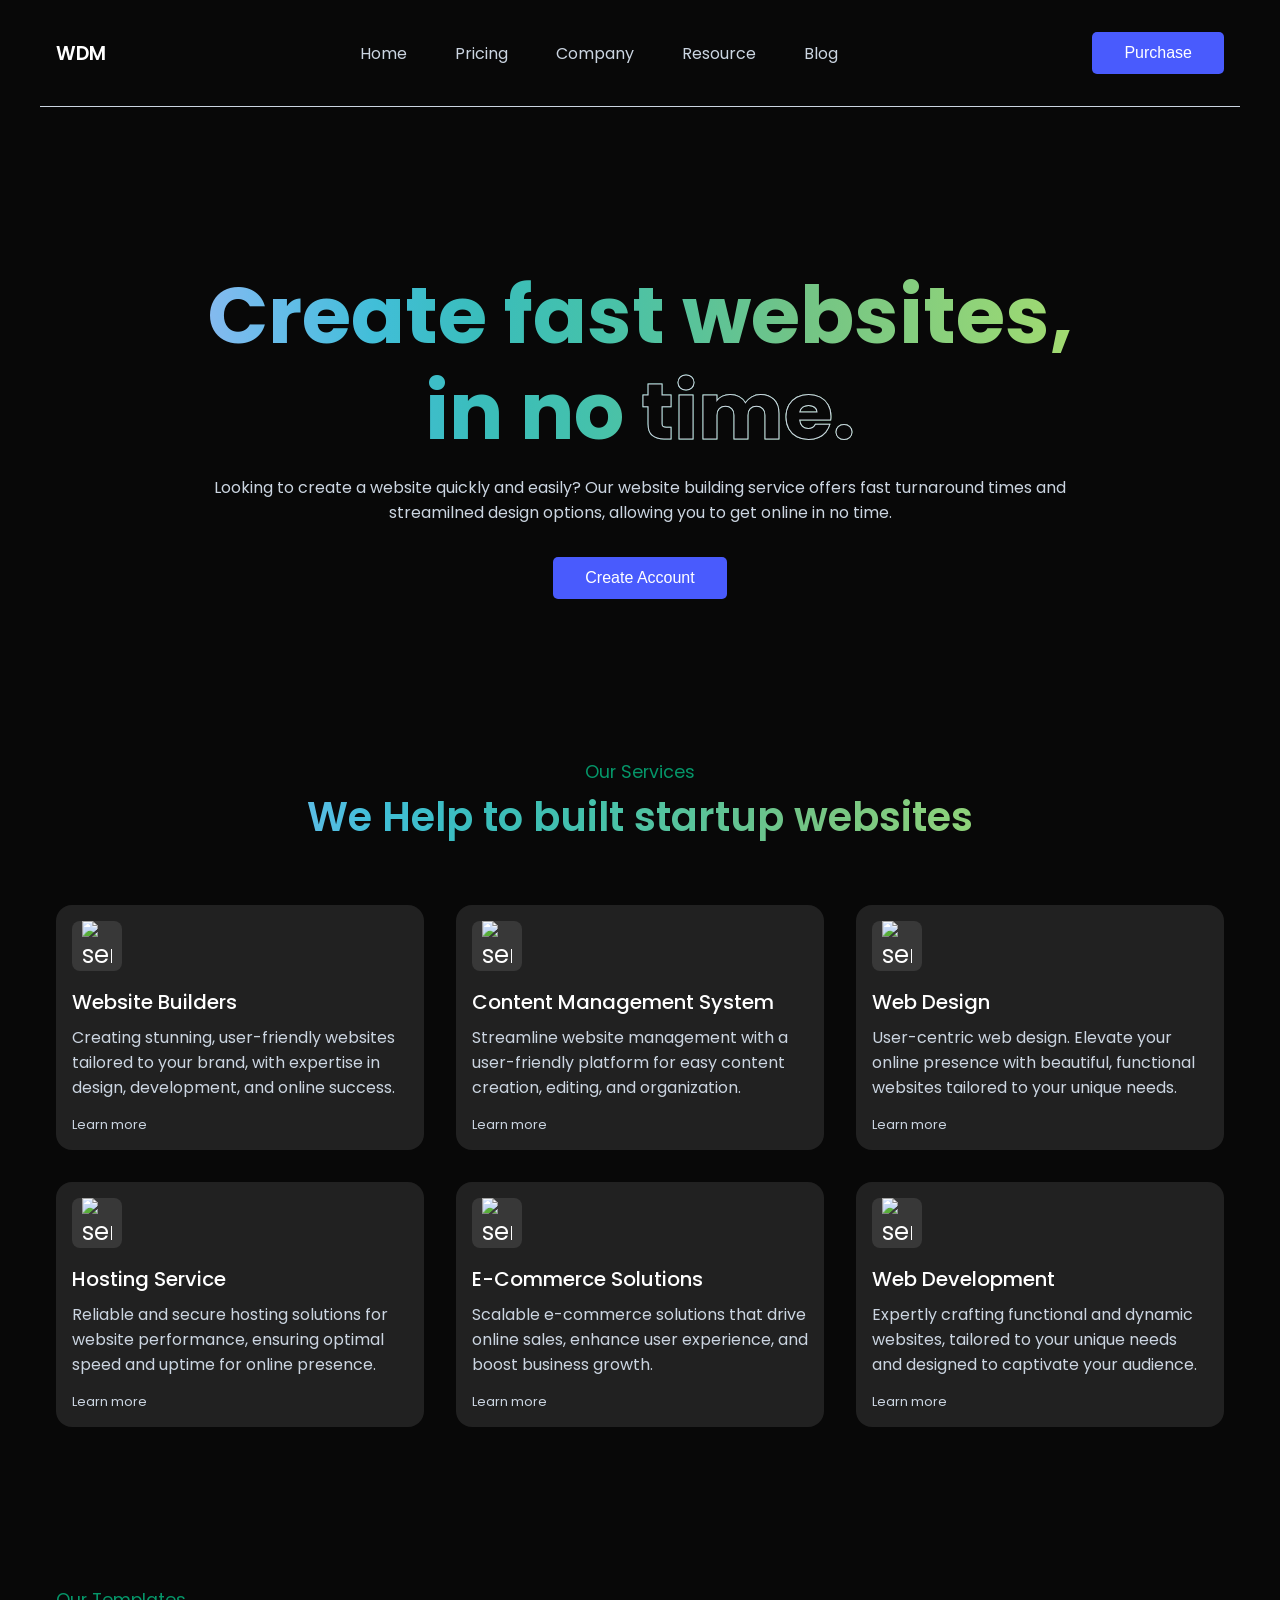
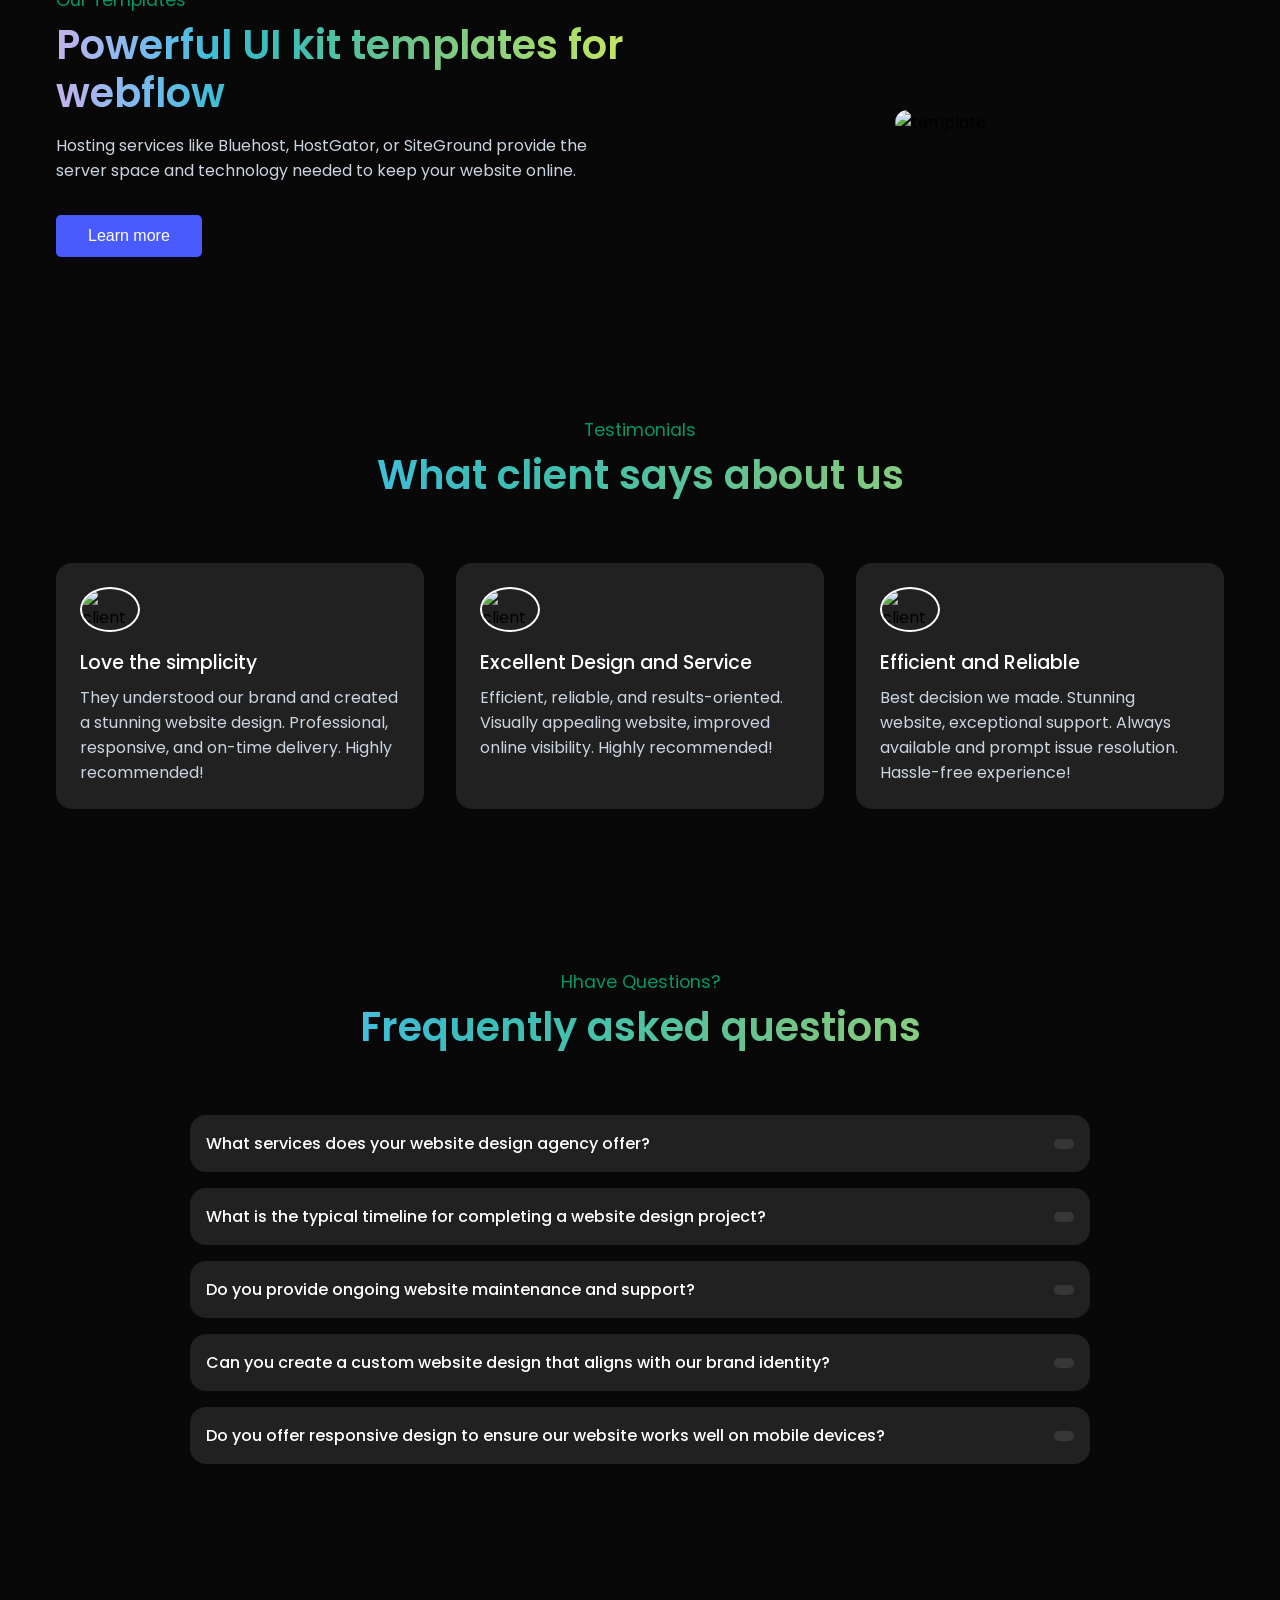
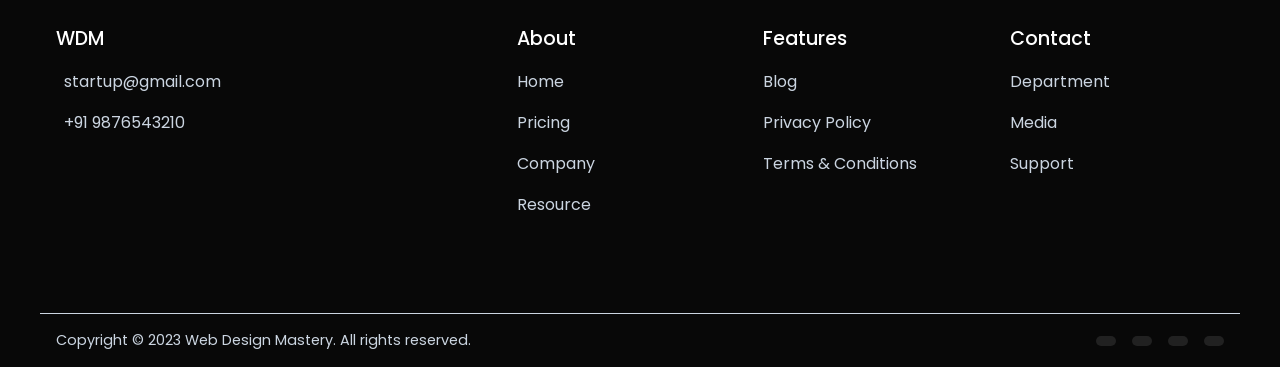
==== index.html @ 55fde701 "Add files via upload" ====
<!DOCTYPE html>
<html lang="en">
  <head>
    <meta charset="UTF-8" />
    <meta name="viewport" content="width=device-width, initial-scale=1.0" />
    <link rel="stylesheet" href="styles.css" />
    <link
      href="https://cdn.jsdelivr.net/npm/remixicon@3.4.0/fonts/remixicon.css"
      rel="stylesheet"
    />
    <title>Web Design Mastery | StartUp</title>
  </head>
  <body>
    <nav class="section__container nav__container">
      <div class="nav__logo">WDM</div>
      <ul class="nav__links">
        <li class="link"><a href="#">Home</a></li>
        <li class="link"><a href="#">Pricing</a></li>
        <li class="link"><a href="#">Company</a></li>
        <li class="link"><a href="#">Resource</a></li>
        <li class="link"><a href="#">Blog</a></li>
      </ul>
      <button class="btn">Purchase</button>
    </nav>
    <header class="section__container header__container">
      <h1 class="section__header">
        Create fast websites,<br />
        in no <span>time.</span>
      </h1>
      <p>
        Looking to create a website quickly and easily? Our website building
        service offers fast turnaround times and streamilned design options,
        allowing you to get online in no time.
      </p>
      <button class="btn">Create Account</button>
    </header>

    <section class="section__container service__container">
      <p class="section__subheader">Our Services</p>
      <h2 class="section__header">We Help to built startup websites</h2>
      <div class="service__grid">
        <div class="service__card">
          <div class="service__icon">
            <img src="assets/service-1.png" alt="service" />
          </div>
          <h4>Website Builders</h4>
          <p>
            Creating stunning, user-friendly websites tailored to your brand,
            with expertise in design, development, and online success.
          </p>
          <a href="#">
            Learn more <span><i class="ri-arrow-right-line"></i></span>
          </a>
        </div>
        <div class="service__card">
          <div class="service__icon">
            <img src="assets/service-2.png" alt="service" />
          </div>
          <h4>Content Management System</h4>
          <p>
            Streamline website management with a user-friendly platform for easy
            content creation, editing, and organization.
          </p>
          <a href="#">
            Learn more <span><i class="ri-arrow-right-line"></i></span>
          </a>
        </div>
        <div class="service__card">
          <div class="service__icon">
            <img src="assets/service-3.png" alt="service" />
          </div>
          <h4>Web Design</h4>
          <p>
            User-centric web design. Elevate your online presence with
            beautiful, functional websites tailored to your unique needs.
          </p>
          <a href="#">
            Learn more <span><i class="ri-arrow-right-line"></i></span>
          </a>
        </div>
        <div class="service__card">
          <div class="service__icon">
            <img src="assets/service-4.png" alt="service" />
          </div>
          <h4>Hosting Service</h4>
          <p>
            Reliable and secure hosting solutions for website performance,
            ensuring optimal speed and uptime for online presence.
          </p>
          <a href="#">
            Learn more <span><i class="ri-arrow-right-line"></i></span>
          </a>
        </div>
        <div class="service__card">
          <div class="service__icon">
            <img src="assets/service-5.png" alt="service" />
          </div>
          <h4>E-Commerce Solutions</h4>
          <p>
            Scalable e-commerce solutions that drive online sales, enhance user
            experience, and boost business growth.
          </p>
          <a href="#">
            Learn more <span><i class="ri-arrow-right-line"></i></span>
          </a>
        </div>
        <div class="service__card">
          <div class="service__icon">
            <img src="assets/service-6.png" alt="service" />
          </div>
          <h4>Web Development</h4>
          <p>
            Expertly crafting functional and dynamic websites, tailored to your
            unique needs and designed to captivate your audience.
          </p>
          <a href="#">
            Learn more <span><i class="ri-arrow-right-line"></i></span>
          </a>
        </div>
      </div>
    </section>

    <section class="section__container template__container">
      <div class="template__content">
        <p class="section__subheader">Our Templates</p>
        <h2 class="section__header">Powerful UI kit templates for webflow</h2>
        <p class="description">
          Hosting services like Bluehost, HostGator, or SiteGround provide the
          server space and technology needed to keep your website online.
        </p>
        <button class="btn">Learn more</button>
      </div>
      <div class="template__image">
        <img src="assets/template.jpg" alt="template" />
      </div>
    </section>

    <section class="section__container client__container">
      <p class="section__subheader">Testimonials</p>
      <h2 class="section__header">What client says about us</h2>
      <div class="client__grid">
        <div class="client__card">
          <img src="assets/pic-1.jpg" alt="client" />
          <h4>Love the simplicity</h4>
          <p>
            They understood our brand and created a stunning website design.
            Professional, responsive, and on-time delivery. Highly recommended!
          </p>
        </div>
        <div class="client__card">
          <img src="assets/pic-2.jpeg" alt="client" />
          <h4>Excellent Design and Service</h4>
          <p>
            Efficient, reliable, and results-oriented. Visually appealing
            website, improved online visibility. Highly recommended!
          </p>
        </div>
        <div class="client__card">
          <img src="assets/pic-3.jpg" alt="client" />
          <h4>Efficient and Reliable</h4>
          <p>
            Best decision we made. Stunning website, exceptional support. Always
            available and prompt issue resolution. Hassle-free experience!
          </p>
        </div>
      </div>
    </section>

    <section class="section__container question__container">
      <p class="section__subheader">Hhave Questions?</p>
      <h2 class="section__header">Frequently asked questions</h2>
      <div class="question__accordian">
        <div class="question__box">
          <div class="title">
            <span>What services does your website design agency offer?</span>
            <span class="icon"><i class="ri-add-fill"></i></span>
          </div>
          <div class="content">
            Our website design agency offers a wide range of services including
            custom website design, responsive design, e-commerce development,
            content management system integration, search engine optimization
            (SEO), website maintenance, and ongoing support.
          </div>
        </div>
        <div class="question__box">
          <div class="title">
            <span
              >What is the typical timeline for completing a website design
              project?</span
            >
            <span class="icon"><i class="ri-add-fill"></i></span>
          </div>
          <div class="content">
            The timeline for completing a website design project depends on
            various factors such as the size of the website, functionality
            requirements, and the availability of content. On average, a typical
            website design project takes approximately 4-8 weeks from initial
            consultation to launch.
          </div>
        </div>
        <div class="question__box">
          <div class="title">
            <span>Do you provide ongoing website maintenance and support?</span>
            <span class="icon"><i class="ri-add-fill"></i></span>
          </div>
          <div class="content">
            Yes, we offer ongoing website maintenance and support services to
            ensure your website remains up-to-date, secure, and performs
            optimally. Our maintenance plans include regular updates, backups,
            security monitoring, and technical support.
          </div>
        </div>
        <div class="question__box">
          <div class="title">
            <span
              >Can you create a custom website design that aligns with our brand
              identity?</span
            >
            <span class="icon"><i class="ri-add-fill"></i></span>
          </div>
          <div class="content">
            Absolutely! We specialize in creating custom website designs that
            are tailored to reflect your unique brand identity. Our team works
            closely with you to understand your brand and design a website that
            captures your vision, values, and target audience.
          </div>
        </div>
        <div class="question__box">
          <div class="title">
            <span
              >Do you offer responsive design to ensure our website works well
              on mobile devices?</span
            >
            <span class="icon"><i class="ri-add-fill"></i></span>
          </div>
          <div class="content">
            Yes, responsive design is a crucial aspect of our website
            development process. We create websites that adapt seamlessly to
            different screen sizes and devices, ensuring optimal user experience
            and usability on desktops, tablets, and smartphones.
          </div>
        </div>
      </div>
    </section>

    <footer class="section__container footer__container">
      <div class="footer__grid">
        <div class="footer__col">
          <h4>WDM</h4>
          <p>
            <span><i class="ri-mail-fill"></i></span> startup@gmail.com
          </p>
          <p>
            <span><i class="ri-phone-fill"></i></span> +91 9876543210
          </p>
        </div>
        <div class="footer__col">
          <h4>About</h4>
          <p>Home</p>
          <p>Pricing</p>
          <p>Company</p>
          <p>Resource</p>
        </div>
        <div class="footer__col">
          <h4>Features</h4>
          <p>Blog</p>
          <p>Privacy Policy</p>
          <p>Terms & Conditions</p>
        </div>
        <div class="footer__col">
          <h4>Contact</h4>
          <p>Department</p>
          <p>Media</p>
          <p>Support</p>
        </div>
      </div>
    </footer>
    <div class="section__container footer__bar">
      <p>Copyright © 2023 Web Design Mastery. All rights reserved.</p>
      <div class="socials">
        <span><i class="ri-facebook-fill"></i></span>
        <span><i class="ri-twitter-fill"></i></span>
        <span><i class="ri-instagram-line"></i></span>
        <span><i class="ri-youtube-fill"></i></span>
      </div>
    </div>

    <script>
      const questionBox = document.getElementsByClassName("question__box");

      for (let i = 0; i < questionBox.length; i++) {
        questionBox[i].addEventListener("click", function () {
          this.classList.toggle("active");
        });
      }
    </script>
  </body>
</html>
---- styles.css ----
@import url("https://fonts.googleapis.com/css2?family=Poppins:wght@400;500;600;700&display=swap");

:root {
  --primary-color: #495bfd;
  --secondary-color: #059669;
  --background-color: #080808;
  --text-light: #cbd5e1;
  --white: #ffffff;
  --max-width: 1200px;
}

* {
  padding: 0;
  margin: 0;
  box-sizing: border-box;
}

.section__container {
  max-width: var(--max-width);
  margin: auto;
  padding: 5rem 1rem;
}

.section__subheader {
  margin-bottom: 0.5rem;
  font-size: 1.1rem;
  color: var(--secondary-color);
  text-align: center;
}

.section__header {
  font-size: 2.5rem;
  font-weight: 600;
  line-height: 3rem;
  text-align: center;
  background: linear-gradient(
    to right,
    #c2b3ea,
    #99b8f1,
    #6abceb,
    #41bed8,
    #3abdbb,
    #44c1ac,
    #59c39a,
    #72c486,
    #83cd7f,
    #96d676,
    #acde6c,
    #c5e562
  );
  -webkit-background-clip: text;
  -webkit-text-fill-color: transparent;
}

.btn {
  padding: 0.75rem 2rem;
  outline: none;
  border: none;
  font-size: 1rem;
  color: var(--white);
  background-color: var(--primary-color);
  border-radius: 5px;
  cursor: pointer;
}

a {
  text-decoration: none;
}

body {
  font-family: "Poppins", sans-serif;
  background-color: var(--background-color);
}

.nav__container {
  padding: 2rem 1rem;
  display: flex;
  align-items: center;
  justify-content: space-between;
  gap: 1rem;
  border-bottom: 1px solid var(--text-light);
}

.nav__logo {
  font-size: 1.2rem;
  font-weight: 600;
  color: var(--white);
}

.nav__links {
  list-style: none;
  display: flex;
  align-items: center;
  gap: 2rem;
}

.link a {
  padding: 0 0.5rem;
  color: var(--text-light);
  transition: 0.3s;
}

.link a:hover {
  color: var(--white);
}

.header__container {
  padding-top: 10rem;
  text-align: center;
}

.header__container .section__header {
  font-size: 5rem;
  font-weight: 700;
  line-height: 6rem;
}

.header__container .section__header span {
  -webkit-text-stroke: 1px var(--text-light);
  -webkit-text-fill-color: var(--background-color);
}

.header__container p {
  max-width: 900px;
  margin: 1rem auto 2rem;
  color: var(--text-light);
}

.service__grid {
  display: grid;
  grid-template-columns: repeat(3, 1fr);
  gap: 2rem;
  margin-top: 4rem;
}

.service__card {
  padding: 1rem;
  background-color: rgba(255, 255, 255, 0.1);
  border-radius: 1rem;
}

.service__icon {
  margin-bottom: 1rem;
  height: 50px;
  width: 50px;
  display: grid;
  place-content: center;
  font-size: 1.5rem;
  color: var(--white);
  background-color: rgba(255, 255, 255, 0.1);
  border-radius: 0.5rem;
}

.service__icon img {
  max-width: 30px;
}

.service__card h4 {
  margin-bottom: 0.5rem;
  font-size: 1.25rem;
  font-weight: 500;
  color: var(--white);
}

.service__card p {
  color: var(--text-light);
  margin-bottom: 1rem;
}

.service__card a {
  display: flex;
  align-items: center;
  gap: 1rem;
  font-size: 0.8rem;
  color: var(--text-light);
}

.service__card a span {
  font-size: 1rem;
  transition: 0.3s;
}

.service__card a:hover span {
  transform: translateX(5px);
}

.template__container {
  display: grid;
  grid-template-columns: repeat(2, 1fr);
  gap: 2rem;
  align-items: center;
}

.template__container .section__subheader {
  text-align: left;
}

.template__container .section__header {
  margin-bottom: 1rem;
  text-align: left;
}

.template__container .description {
  color: var(--text-light);
  margin-bottom: 2rem;
}

.template__image {
  text-align: center;
}

.template__image img {
  width: 100%;
  max-width: 400px;
  border-radius: 1rem;
}

.client__grid {
  margin-top: 4rem;
  display: grid;
  grid-template-columns: repeat(3, 1fr);
  gap: 2rem;
}

.client__card {
  padding: 1.5rem;
  background-color: rgba(255, 255, 255, 0.1);
  border-radius: 1rem;
}

.client__card img {
  margin-bottom: 1rem;
  max-width: 60px;
  border: 2px solid var(--white);
  border-radius: 100%;
}

.client__card h4 {
  margin-bottom: 0.5rem;
  font-size: 1.2rem;
  font-weight: 500;
  color: var(--white);
}

.client__card p {
  font-size: 1rem;
  color: var(--text-light);
}

.question__accordian {
  max-width: 900px;
  margin: 4rem auto 0;
  display: grid;
  gap: 1rem;
}

.question__box {
  padding: 1rem;
  background-color: rgba(255, 255, 255, 0.1);
  border-radius: 1rem;
  color: var(--text-light);
}

.question__box .title {
  display: flex;
  align-items: center;
  justify-content: space-between;
  gap: 1rem;
  font-weight: 500;
  color: var(--white);
}

.question__box .title .icon {
  padding: 5px 10px;
  font-size: 1.2rem;
  border-radius: 5px;
  background-color: rgba(255, 255, 255, 0.1);
  cursor: pointer;
}

.question__box .content {
  height: 0;
  transition: 0.5s;
  overflow: hidden;
}

.question__box.active .content {
  height: 90px;
  padding-top: 1rem;
}

.footer__grid {
  display: grid;
  grid-template-columns: 2fr repeat(3, 1fr);
  gap: 2rem;
}

.footer__col h4 {
  margin-bottom: 1rem;
  font-size: 1.2rem;
  font-weight: 500;
  color: var(--white);
}

.footer__col p {
  color: var(--text-light);
  margin-bottom: 1rem;
  cursor: pointer;
  transition: 0.3s;
}

.footer__col p:hover {
  color: var(--white);
}

.footer__col p span {
  margin-right: 0.5rem;
  color: var(--primary-color);
}

.footer__bar {
  padding: 1rem;
  display: flex;
  align-items: center;
  justify-content: space-between;
  gap: 1rem;
  border-top: 1px solid var(--text-light);
}

.footer__bar p {
  font-size: 0.9rem;
  color: var(--text-light);
}

.socials {
  display: flex;
  align-items: center;
  gap: 1rem;
}

.socials span {
  padding: 5px 10px;
  border-radius: 5px;
  color: var(--text-light);
  background-color: rgba(255, 255, 255, 0.1);
  cursor: pointer;
  transition: 0.3s;
}

.socials span:hover {
  color: var(--white);
}

@media (width < 900px) {
  .nav__links {
    display: none;
  }

  .header__container {
    padding-top: 5rem;
  }

  .service__grid {
    grid-template-columns: repeat(2, 1fr);
    gap: 1rem;
  }

  .template__container {
    grid-template-columns: repeat(1, 1fr);
  }

  .template__content,
  .template__content :is(.section__subheader, .section__header) {
    text-align: center;
  }

  .template__image {
    grid-area: 1/1/2/2;
  }

  .client__grid {
    grid-template-columns: repeat(2, 1fr);
    gap: 1rem;
  }

  .question__box.active .content {
    height: 135px;
  }
}

@media (width < 600px) {
  .header__container .section__header {
    font-size: 4rem;
    line-height: 5rem;
  }

  .service__grid {
    grid-template-columns: repeat(1, 1fr);
  }

  .client__grid {
    grid-template-columns: repeat(1, 1fr);
  }

  .question__box.active .content {
    height: 180px;
  }

  .footer__grid {
    grid-template-columns: repeat(2, 1fr);
  }

  .footer__bar {
    flex-direction: column;
    text-align: center;
  }
}
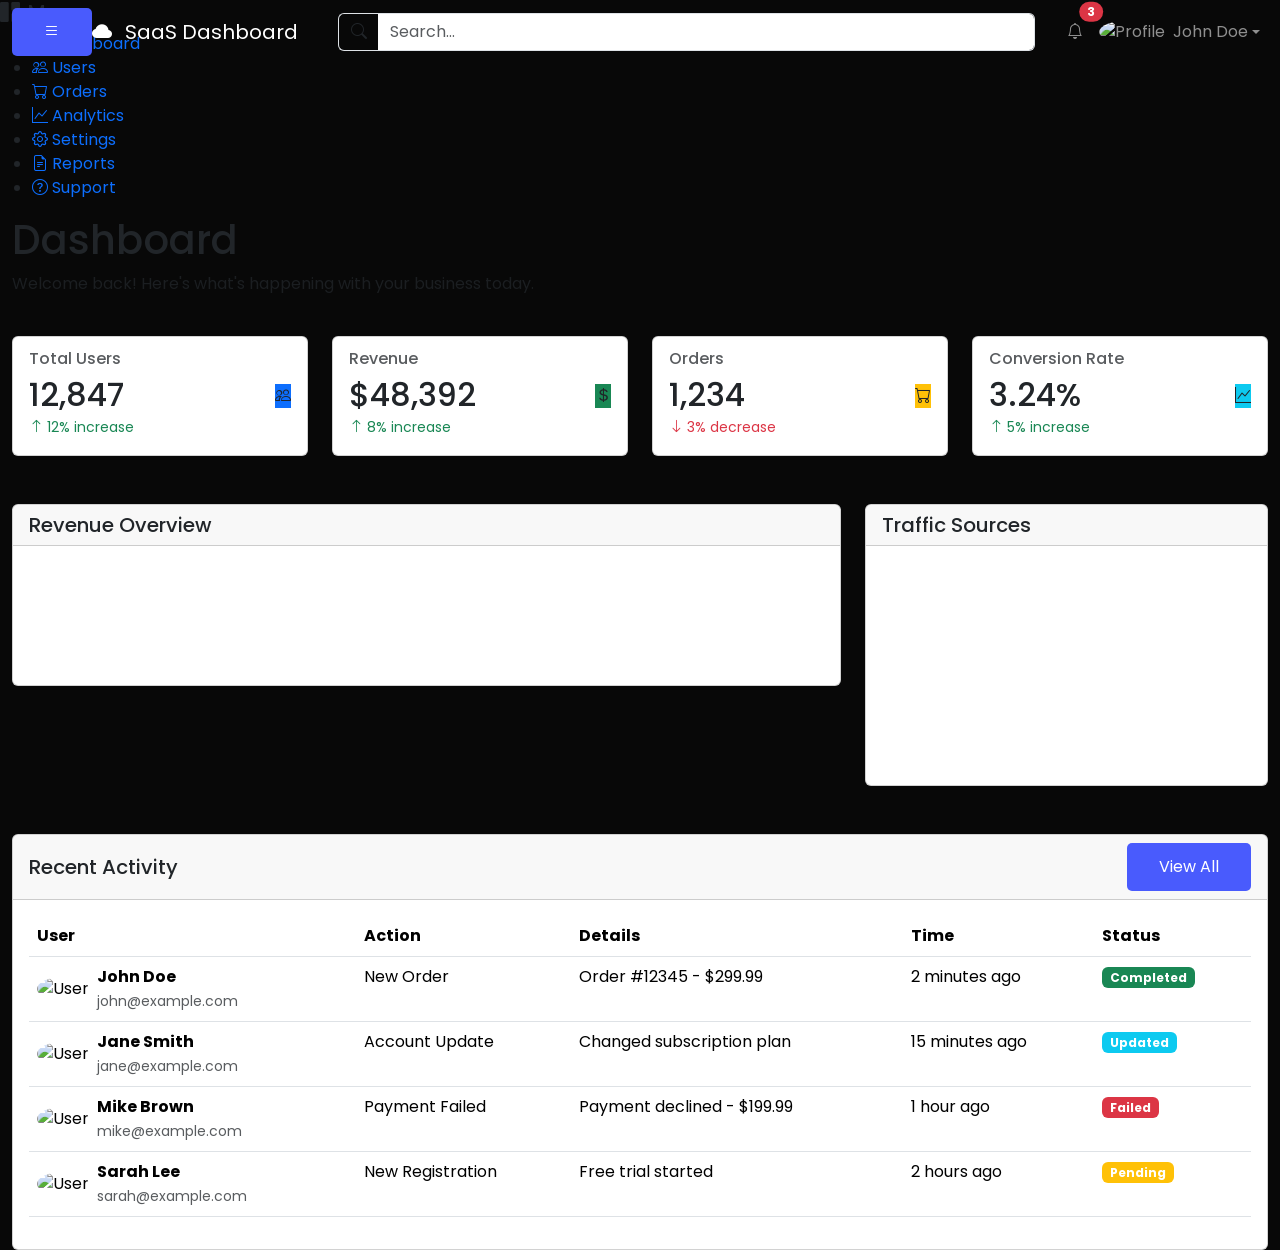
==== commit 53961a3a: "Checkpoint before follow-up message" ====
--- a/index.html
+++ b/index.html
@@ -1,298 +1,382 @@
 <!DOCTYPE html>
 <html lang="en">
-  <head>
-    <meta charset="UTF-8" />
-    <meta name="viewport" content="width=device-width, initial-scale=1.0" />
-    <link rel="stylesheet" href="styles.css" />
-    <link
-      href="https://cdn.jsdelivr.net/npm/remixicon@3.4.0/fonts/remixicon.css"
-      rel="stylesheet"
-    />
-    <title>Web Design Mastery | StartUp</title>
-  </head>
-  <body>
-    <nav class="section__container nav__container">
-      <div class="nav__logo">WDM</div>
-      <ul class="nav__links">
-        <li class="link"><a href="#">Home</a></li>
-        <li class="link"><a href="#">Pricing</a></li>
-        <li class="link"><a href="#">Company</a></li>
-        <li class="link"><a href="#">Resource</a></li>
-        <li class="link"><a href="#">Blog</a></li>
-      </ul>
-      <button class="btn">Purchase</button>
+<head>
+    <meta charset="UTF-8">
+    <meta name="viewport" content="width=device-width, initial-scale=1.0">
+    <title>SaaS Admin Dashboard</title>
+    
+    <!-- Bootstrap 5 CSS -->
+    <link href="https://cdn.jsdelivr.net/npm/bootstrap@5.3.2/dist/css/bootstrap.min.css" rel="stylesheet">
+    
+    <!-- Bootstrap Icons -->
+    <link href="https://cdn.jsdelivr.net/npm/bootstrap-icons@1.11.1/font/bootstrap-icons.css" rel="stylesheet">
+    
+    <!-- Chart.js -->
+    <script src="https://cdn.jsdelivr.net/npm/chart.js"></script>
+    
+    <!-- Custom CSS -->
+    <link rel="stylesheet" href="styles.css">
+</head>
+<body>
+    <!-- Top Navbar -->
+    <nav class="navbar navbar-expand-lg navbar-dark fixed-top">
+        <div class="container-fluid">
+            <!-- Sidebar Toggle -->
+            <button class="btn btn-link sidebar-toggle" id="sidebarToggle">
+                <i class="bi bi-list"></i>
+            </button>
+            
+            <!-- Brand -->
+            <a class="navbar-brand" href="#">
+                <i class="bi bi-cloud-fill me-2"></i>
+                SaaS Dashboard
+            </a>
+            
+            <!-- Search Bar -->
+            <div class="d-none d-md-block flex-grow-1 mx-4">
+                <div class="input-group">
+                    <span class="input-group-text bg-transparent border-end-0">
+                        <i class="bi bi-search"></i>
+                    </span>
+                    <input type="text" class="form-control border-start-0" placeholder="Search...">
+                </div>
+            </div>
+            
+            <!-- Right Side Items -->
+            <ul class="navbar-nav ms-auto">
+                <!-- Notifications -->
+                <li class="nav-item dropdown">
+                    <a class="nav-link position-relative" href="#" role="button" data-bs-toggle="dropdown">
+                        <i class="bi bi-bell"></i>
+                        <span class="position-absolute top-0 start-100 translate-middle badge rounded-pill bg-danger">
+                            3
+                        </span>
+                    </a>
+                    <ul class="dropdown-menu dropdown-menu-end">
+                        <li><h6 class="dropdown-header">Notifications</h6></li>
+                        <li><a class="dropdown-item" href="#">New user registered</a></li>
+                        <li><a class="dropdown-item" href="#">Payment received</a></li>
+                        <li><a class="dropdown-item" href="#">System update available</a></li>
+                        <li><hr class="dropdown-divider"></li>
+                        <li><a class="dropdown-item" href="#">View all notifications</a></li>
+                    </ul>
+                </li>
+                
+                <!-- Profile Dropdown -->
+                <li class="nav-item dropdown">
+                    <a class="nav-link dropdown-toggle d-flex align-items-center" href="#" role="button" data-bs-toggle="dropdown">
+                        <img src="https://via.placeholder.com/32x32/007bff/ffffff?text=JD" class="rounded-circle me-2" alt="Profile">
+                        <span class="d-none d-sm-inline">John Doe</span>
+                    </a>
+                    <ul class="dropdown-menu dropdown-menu-end">
+                        <li><a class="dropdown-item" href="#"><i class="bi bi-person me-2"></i>Profile</a></li>
+                        <li><a class="dropdown-item" href="#"><i class="bi bi-gear me-2"></i>Settings</a></li>
+                        <li><hr class="dropdown-divider"></li>
+                        <li><a class="dropdown-item" href="#"><i class="bi bi-box-arrow-right me-2"></i>Logout</a></li>
+                    </ul>
+                </li>
+            </ul>
+        </div>
     </nav>
-    <header class="section__container header__container">
-      <h1 class="section__header">
-        Create fast websites,<br />
-        in no <span>time.</span>
-      </h1>
-      <p>
-        Looking to create a website quickly and easily? Our website building
-        service offers fast turnaround times and streamilned design options,
-        allowing you to get online in no time.
-      </p>
-      <button class="btn">Create Account</button>
-    </header>
-
-    <section class="section__container service__container">
-      <p class="section__subheader">Our Services</p>
-      <h2 class="section__header">We Help to built startup websites</h2>
-      <div class="service__grid">
-        <div class="service__card">
-          <div class="service__icon">
-            <img src="assets/service-1.png" alt="service" />
-          </div>
-          <h4>Website Builders</h4>
-          <p>
-            Creating stunning, user-friendly websites tailored to your brand,
-            with expertise in design, development, and online success.
-          </p>
-          <a href="#">
-            Learn more <span><i class="ri-arrow-right-line"></i></span>
-          </a>
+
+    <!-- Sidebar -->
+    <div class="sidebar" id="sidebar">
+        <div class="sidebar-header">
+            <h5><i class="bi bi-grid-1x2-fill me-2"></i>Menu</h5>
         </div>
-        <div class="service__card">
-          <div class="service__icon">
-            <img src="assets/service-2.png" alt="service" />
-          </div>
-          <h4>Content Management System</h4>
-          <p>
-            Streamline website management with a user-friendly platform for easy
-            content creation, editing, and organization.
-          </p>
-          <a href="#">
-            Learn more <span><i class="ri-arrow-right-line"></i></span>
-          </a>
+        
+        <ul class="sidebar-nav">
+            <li class="sidebar-item active">
+                <a href="#" class="sidebar-link">
+                    <i class="bi bi-speedometer2"></i>
+                    <span>Dashboard</span>
+                </a>
+            </li>
+            <li class="sidebar-item">
+                <a href="#" class="sidebar-link">
+                    <i class="bi bi-people"></i>
+                    <span>Users</span>
+                </a>
+            </li>
+            <li class="sidebar-item">
+                <a href="#" class="sidebar-link">
+                    <i class="bi bi-cart"></i>
+                    <span>Orders</span>
+                </a>
+            </li>
+            <li class="sidebar-item">
+                <a href="#" class="sidebar-link">
+                    <i class="bi bi-graph-up"></i>
+                    <span>Analytics</span>
+                </a>
+            </li>
+            <li class="sidebar-item">
+                <a href="#" class="sidebar-link">
+                    <i class="bi bi-gear"></i>
+                    <span>Settings</span>
+                </a>
+            </li>
+            <li class="sidebar-item">
+                <a href="#" class="sidebar-link">
+                    <i class="bi bi-file-earmark-text"></i>
+                    <span>Reports</span>
+                </a>
+            </li>
+            <li class="sidebar-item">
+                <a href="#" class="sidebar-link">
+                    <i class="bi bi-question-circle"></i>
+                    <span>Support</span>
+                </a>
+            </li>
+        </ul>
+    </div>
+
+    <!-- Main Content -->
+    <div class="main-content" id="mainContent">
+        <div class="container-fluid">
+            <!-- Page Header -->
+            <div class="row mb-4">
+                <div class="col-12">
+                    <h1 class="page-title">Dashboard</h1>
+                    <p class="text-muted">Welcome back! Here's what's happening with your business today.</p>
+                </div>
+            </div>
+
+            <!-- Analytics Cards -->
+            <div class="row mb-4">
+                <div class="col-xl-3 col-md-6 mb-4">
+                    <div class="card analytics-card">
+                        <div class="card-body">
+                            <div class="d-flex justify-content-between align-items-center">
+                                <div>
+                                    <h6 class="card-subtitle mb-2 text-muted">Total Users</h6>
+                                    <h2 class="card-title mb-0">12,847</h2>
+                                    <small class="text-success">
+                                        <i class="bi bi-arrow-up"></i> 12% increase
+                                    </small>
+                                </div>
+                                <div class="analytics-icon bg-primary">
+                                    <i class="bi bi-people"></i>
+                                </div>
+                            </div>
+                        </div>
+                    </div>
+                </div>
+                
+                <div class="col-xl-3 col-md-6 mb-4">
+                    <div class="card analytics-card">
+                        <div class="card-body">
+                            <div class="d-flex justify-content-between align-items-center">
+                                <div>
+                                    <h6 class="card-subtitle mb-2 text-muted">Revenue</h6>
+                                    <h2 class="card-title mb-0">$48,392</h2>
+                                    <small class="text-success">
+                                        <i class="bi bi-arrow-up"></i> 8% increase
+                                    </small>
+                                </div>
+                                <div class="analytics-icon bg-success">
+                                    <i class="bi bi-currency-dollar"></i>
+                                </div>
+                            </div>
+                        </div>
+                    </div>
+                </div>
+                
+                <div class="col-xl-3 col-md-6 mb-4">
+                    <div class="card analytics-card">
+                        <div class="card-body">
+                            <div class="d-flex justify-content-between align-items-center">
+                                <div>
+                                    <h6 class="card-subtitle mb-2 text-muted">Orders</h6>
+                                    <h2 class="card-title mb-0">1,234</h2>
+                                    <small class="text-danger">
+                                        <i class="bi bi-arrow-down"></i> 3% decrease
+                                    </small>
+                                </div>
+                                <div class="analytics-icon bg-warning">
+                                    <i class="bi bi-cart"></i>
+                                </div>
+                            </div>
+                        </div>
+                    </div>
+                </div>
+                
+                <div class="col-xl-3 col-md-6 mb-4">
+                    <div class="card analytics-card">
+                        <div class="card-body">
+                            <div class="d-flex justify-content-between align-items-center">
+                                <div>
+                                    <h6 class="card-subtitle mb-2 text-muted">Conversion Rate</h6>
+                                    <h2 class="card-title mb-0">3.24%</h2>
+                                    <small class="text-success">
+                                        <i class="bi bi-arrow-up"></i> 5% increase
+                                    </small>
+                                </div>
+                                <div class="analytics-icon bg-info">
+                                    <i class="bi bi-graph-up"></i>
+                                </div>
+                            </div>
+                        </div>
+                    </div>
+                </div>
+            </div>
+
+            <!-- Charts Row -->
+            <div class="row mb-4">
+                <div class="col-xl-8 mb-4">
+                    <div class="card">
+                        <div class="card-header">
+                            <h5 class="card-title mb-0">Revenue Overview</h5>
+                        </div>
+                        <div class="card-body">
+                            <canvas id="revenueChart" height="100"></canvas>
+                        </div>
+                    </div>
+                </div>
+                
+                <div class="col-xl-4 mb-4">
+                    <div class="card">
+                        <div class="card-header">
+                            <h5 class="card-title mb-0">Traffic Sources</h5>
+                        </div>
+                        <div class="card-body">
+                            <canvas id="trafficChart" height="200"></canvas>
+                        </div>
+                    </div>
+                </div>
+            </div>
+
+            <!-- Recent Activity Table -->
+            <div class="row">
+                <div class="col-12">
+                    <div class="card">
+                        <div class="card-header d-flex justify-content-between align-items-center">
+                            <h5 class="card-title mb-0">Recent Activity</h5>
+                            <button class="btn btn-primary btn-sm" data-bs-toggle="modal" data-bs-target="#activityModal">
+                                View All
+                            </button>
+                        </div>
+                        <div class="card-body">
+                            <div class="table-responsive">
+                                <table class="table table-hover">
+                                    <thead>
+                                        <tr>
+                                            <th>User</th>
+                                            <th>Action</th>
+                                            <th>Details</th>
+                                            <th>Time</th>
+                                            <th>Status</th>
+                                        </tr>
+                                    </thead>
+                                    <tbody>
+                                        <tr>
+                                            <td>
+                                                <div class="d-flex align-items-center">
+                                                    <img src="https://via.placeholder.com/32x32/007bff/ffffff?text=JD" class="rounded-circle me-2" alt="User">
+                                                    <div>
+                                                        <div class="fw-bold">John Doe</div>
+                                                        <small class="text-muted">john@example.com</small>
+                                                    </div>
+                                                </div>
+                                            </td>
+                                            <td>New Order</td>
+                                            <td>Order #12345 - $299.99</td>
+                                            <td>2 minutes ago</td>
+                                            <td><span class="badge bg-success">Completed</span></td>
+                                        </tr>
+                                        <tr>
+                                            <td>
+                                                <div class="d-flex align-items-center">
+                                                    <img src="https://via.placeholder.com/32x32/28a745/ffffff?text=JS" class="rounded-circle me-2" alt="User">
+                                                    <div>
+                                                        <div class="fw-bold">Jane Smith</div>
+                                                        <small class="text-muted">jane@example.com</small>
+                                                    </div>
+                                                </div>
+                                            </td>
+                                            <td>Account Update</td>
+                                            <td>Changed subscription plan</td>
+                                            <td>15 minutes ago</td>
+                                            <td><span class="badge bg-info">Updated</span></td>
+                                        </tr>
+                                        <tr>
+                                            <td>
+                                                <div class="d-flex align-items-center">
+                                                    <img src="https://via.placeholder.com/32x32/dc3545/ffffff?text=MB" class="rounded-circle me-2" alt="User">
+                                                    <div>
+                                                        <div class="fw-bold">Mike Brown</div>
+                                                        <small class="text-muted">mike@example.com</small>
+                                                    </div>
+                                                </div>
+                                            </td>
+                                            <td>Payment Failed</td>
+                                            <td>Payment declined - $199.99</td>
+                                            <td>1 hour ago</td>
+                                            <td><span class="badge bg-danger">Failed</span></td>
+                                        </tr>
+                                        <tr>
+                                            <td>
+                                                <div class="d-flex align-items-center">
+                                                    <img src="https://via.placeholder.com/32x32/ffc107/ffffff?text=SL" class="rounded-circle me-2" alt="User">
+                                                    <div>
+                                                        <div class="fw-bold">Sarah Lee</div>
+                                                        <small class="text-muted">sarah@example.com</small>
+                                                    </div>
+                                                </div>
+                                            </td>
+                                            <td>New Registration</td>
+                                            <td>Free trial started</td>
+                                            <td>2 hours ago</td>
+                                            <td><span class="badge bg-warning">Pending</span></td>
+                                        </tr>
+                                    </tbody>
+                                </table>
+                            </div>
+                        </div>
+                    </div>
+                </div>
+            </div>
         </div>
-        <div class="service__card">
-          <div class="service__icon">
-            <img src="assets/service-3.png" alt="service" />
-          </div>
-          <h4>Web Design</h4>
-          <p>
-            User-centric web design. Elevate your online presence with
-            beautiful, functional websites tailored to your unique needs.
-          </p>
-          <a href="#">
-            Learn more <span><i class="ri-arrow-right-line"></i></span>
-          </a>
+    </div>
+
+    <!-- Activity Modal -->
+    <div class="modal fade" id="activityModal" tabindex="-1">
+        <div class="modal-dialog modal-lg">
+            <div class="modal-content">
+                <div class="modal-header">
+                    <h5 class="modal-title">All Activity</h5>
+                    <button type="button" class="btn-close" data-bs-dismiss="modal"></button>
+                </div>
+                <div class="modal-body">
+                    <p>This modal would show all recent activity with pagination and filtering options.</p>
+                    <div class="d-flex justify-content-between align-items-center">
+                        <div>
+                            <label class="form-label">Filter by:</label>
+                            <select class="form-select form-select-sm">
+                                <option>All Activities</option>
+                                <option>Orders</option>
+                                <option>Payments</option>
+                                <option>Registrations</option>
+                            </select>
+                        </div>
+                        <div>
+                            <label class="form-label">Date Range:</label>
+                            <input type="date" class="form-control form-control-sm">
+                        </div>
+                    </div>
+                </div>
+                <div class="modal-footer">
+                    <button type="button" class="btn btn-secondary" data-bs-dismiss="modal">Close</button>
+                    <button type="button" class="btn btn-primary">Export Data</button>
+                </div>
+            </div>
         </div>
-        <div class="service__card">
-          <div class="service__icon">
-            <img src="assets/service-4.png" alt="service" />
-          </div>
-          <h4>Hosting Service</h4>
-          <p>
-            Reliable and secure hosting solutions for website performance,
-            ensuring optimal speed and uptime for online presence.
-          </p>
-          <a href="#">
-            Learn more <span><i class="ri-arrow-right-line"></i></span>
-          </a>
-        </div>
-        <div class="service__card">
-          <div class="service__icon">
-            <img src="assets/service-5.png" alt="service" />
-          </div>
-          <h4>E-Commerce Solutions</h4>
-          <p>
-            Scalable e-commerce solutions that drive online sales, enhance user
-            experience, and boost business growth.
-          </p>
-          <a href="#">
-            Learn more <span><i class="ri-arrow-right-line"></i></span>
-          </a>
-        </div>
-        <div class="service__card">
-          <div class="service__icon">
-            <img src="assets/service-6.png" alt="service" />
-          </div>
-          <h4>Web Development</h4>
-          <p>
-            Expertly crafting functional and dynamic websites, tailored to your
-            unique needs and designed to captivate your audience.
-          </p>
-          <a href="#">
-            Learn more <span><i class="ri-arrow-right-line"></i></span>
-          </a>
-        </div>
-      </div>
-    </section>
-
-    <section class="section__container template__container">
-      <div class="template__content">
-        <p class="section__subheader">Our Templates</p>
-        <h2 class="section__header">Powerful UI kit templates for webflow</h2>
-        <p class="description">
-          Hosting services like Bluehost, HostGator, or SiteGround provide the
-          server space and technology needed to keep your website online.
-        </p>
-        <button class="btn">Learn more</button>
-      </div>
-      <div class="template__image">
-        <img src="assets/template.jpg" alt="template" />
-      </div>
-    </section>
-
-    <section class="section__container client__container">
-      <p class="section__subheader">Testimonials</p>
-      <h2 class="section__header">What client says about us</h2>
-      <div class="client__grid">
-        <div class="client__card">
-          <img src="assets/pic-1.jpg" alt="client" />
-          <h4>Love the simplicity</h4>
-          <p>
-            They understood our brand and created a stunning website design.
-            Professional, responsive, and on-time delivery. Highly recommended!
-          </p>
-        </div>
-        <div class="client__card">
-          <img src="assets/pic-2.jpeg" alt="client" />
-          <h4>Excellent Design and Service</h4>
-          <p>
-            Efficient, reliable, and results-oriented. Visually appealing
-            website, improved online visibility. Highly recommended!
-          </p>
-        </div>
-        <div class="client__card">
-          <img src="assets/pic-3.jpg" alt="client" />
-          <h4>Efficient and Reliable</h4>
-          <p>
-            Best decision we made. Stunning website, exceptional support. Always
-            available and prompt issue resolution. Hassle-free experience!
-          </p>
-        </div>
-      </div>
-    </section>
-
-    <section class="section__container question__container">
-      <p class="section__subheader">Hhave Questions?</p>
-      <h2 class="section__header">Frequently asked questions</h2>
-      <div class="question__accordian">
-        <div class="question__box">
-          <div class="title">
-            <span>What services does your website design agency offer?</span>
-            <span class="icon"><i class="ri-add-fill"></i></span>
-          </div>
-          <div class="content">
-            Our website design agency offers a wide range of services including
-            custom website design, responsive design, e-commerce development,
-            content management system integration, search engine optimization
-            (SEO), website maintenance, and ongoing support.
-          </div>
-        </div>
-        <div class="question__box">
-          <div class="title">
-            <span
-              >What is the typical timeline for completing a website design
-              project?</span
-            >
-            <span class="icon"><i class="ri-add-fill"></i></span>
-          </div>
-          <div class="content">
-            The timeline for completing a website design project depends on
-            various factors such as the size of the website, functionality
-            requirements, and the availability of content. On average, a typical
-            website design project takes approximately 4-8 weeks from initial
-            consultation to launch.
-          </div>
-        </div>
-        <div class="question__box">
-          <div class="title">
-            <span>Do you provide ongoing website maintenance and support?</span>
-            <span class="icon"><i class="ri-add-fill"></i></span>
-          </div>
-          <div class="content">
-            Yes, we offer ongoing website maintenance and support services to
-            ensure your website remains up-to-date, secure, and performs
-            optimally. Our maintenance plans include regular updates, backups,
-            security monitoring, and technical support.
-          </div>
-        </div>
-        <div class="question__box">
-          <div class="title">
-            <span
-              >Can you create a custom website design that aligns with our brand
-              identity?</span
-            >
-            <span class="icon"><i class="ri-add-fill"></i></span>
-          </div>
-          <div class="content">
-            Absolutely! We specialize in creating custom website designs that
-            are tailored to reflect your unique brand identity. Our team works
-            closely with you to understand your brand and design a website that
-            captures your vision, values, and target audience.
-          </div>
-        </div>
-        <div class="question__box">
-          <div class="title">
-            <span
-              >Do you offer responsive design to ensure our website works well
-              on mobile devices?</span
-            >
-            <span class="icon"><i class="ri-add-fill"></i></span>
-          </div>
-          <div class="content">
-            Yes, responsive design is a crucial aspect of our website
-            development process. We create websites that adapt seamlessly to
-            different screen sizes and devices, ensuring optimal user experience
-            and usability on desktops, tablets, and smartphones.
-          </div>
-        </div>
-      </div>
-    </section>
-
-    <footer class="section__container footer__container">
-      <div class="footer__grid">
-        <div class="footer__col">
-          <h4>WDM</h4>
-          <p>
-            <span><i class="ri-mail-fill"></i></span> startup@gmail.com
-          </p>
-          <p>
-            <span><i class="ri-phone-fill"></i></span> +91 9876543210
-          </p>
-        </div>
-        <div class="footer__col">
-          <h4>About</h4>
-          <p>Home</p>
-          <p>Pricing</p>
-          <p>Company</p>
-          <p>Resource</p>
-        </div>
-        <div class="footer__col">
-          <h4>Features</h4>
-          <p>Blog</p>
-          <p>Privacy Policy</p>
-          <p>Terms & Conditions</p>
-        </div>
-        <div class="footer__col">
-          <h4>Contact</h4>
-          <p>Department</p>
-          <p>Media</p>
-          <p>Support</p>
-        </div>
-      </div>
-    </footer>
-    <div class="section__container footer__bar">
-      <p>Copyright © 2023 Web Design Mastery. All rights reserved.</p>
-      <div class="socials">
-        <span><i class="ri-facebook-fill"></i></span>
-        <span><i class="ri-twitter-fill"></i></span>
-        <span><i class="ri-instagram-line"></i></span>
-        <span><i class="ri-youtube-fill"></i></span>
-      </div>
     </div>
 
-    <script>
-      const questionBox = document.getElementsByClassName("question__box");
-
-      for (let i = 0; i < questionBox.length; i++) {
-        questionBox[i].addEventListener("click", function () {
-          this.classList.toggle("active");
-        });
-      }
-    </script>
-  </body>
+    <!-- Bootstrap 5 JS -->
+    <script src="https://cdn.jsdelivr.net/npm/bootstrap@5.3.2/dist/js/bootstrap.bundle.min.js"></script>
+    
+    <!-- Custom JS -->
+    <script src="script.js"></script>
+</body>
 </html>
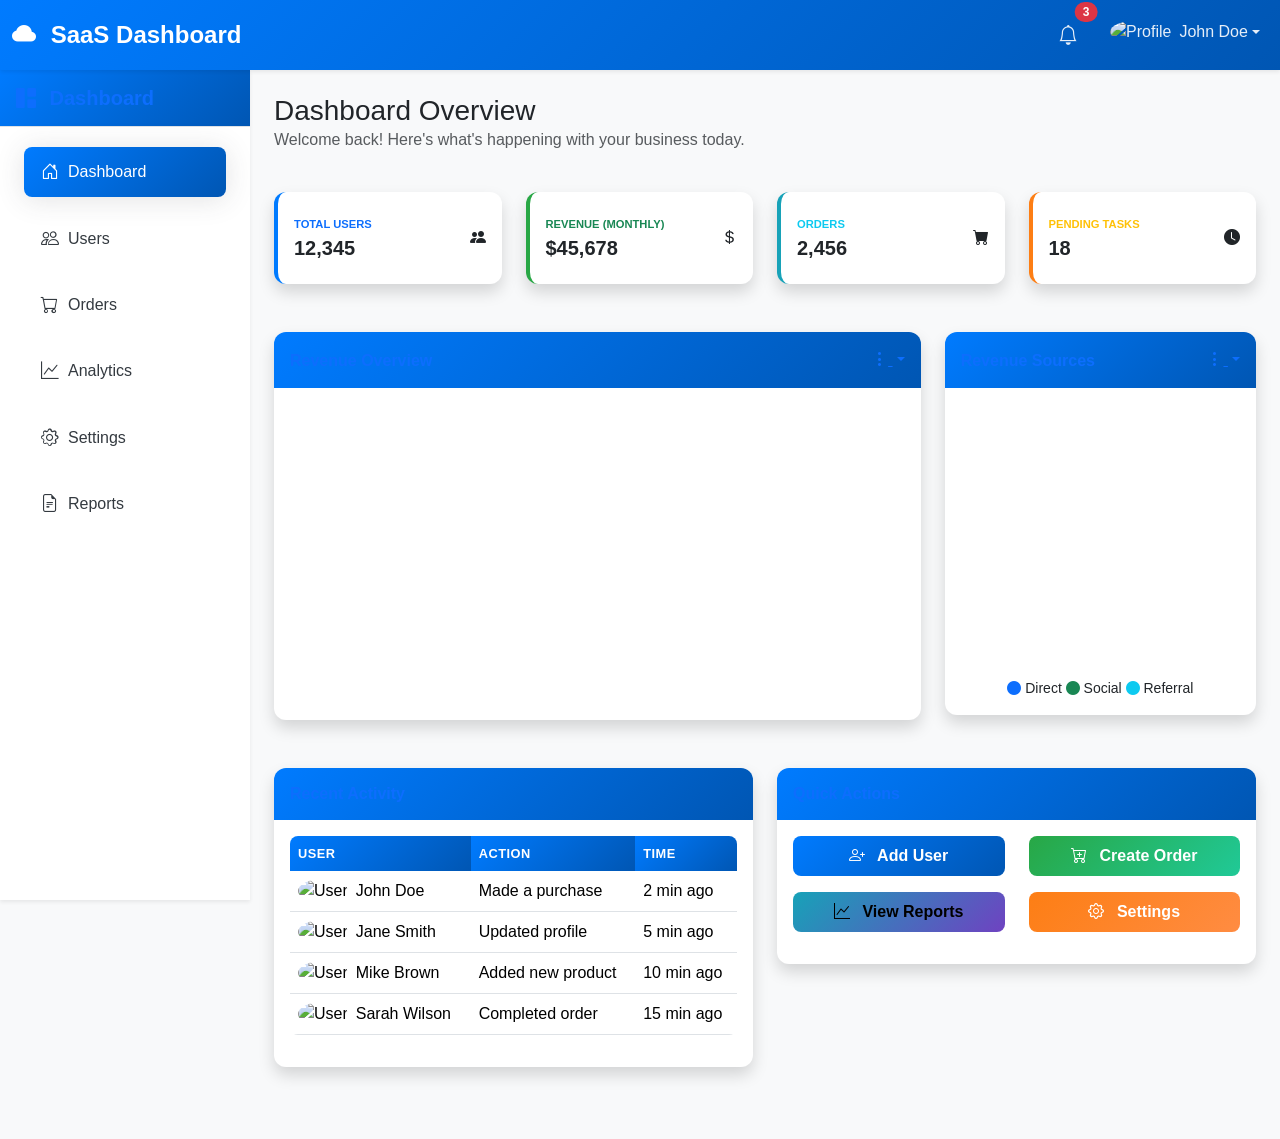
==== commit 015088b2: "Create SaaS admin dashboard with Bootstrap, charts, and responsive design Co-authored-by: alvin.golo" ====
--- a/index.html
+++ b/index.html
@@ -19,35 +19,25 @@
 </head>
 <body>
     <!-- Top Navbar -->
-    <nav class="navbar navbar-expand-lg navbar-dark fixed-top">
+    <nav class="navbar navbar-expand-lg fixed-top navbar-dark bg-primary shadow-sm">
         <div class="container-fluid">
             <!-- Sidebar Toggle -->
-            <button class="btn btn-link sidebar-toggle" id="sidebarToggle">
-                <i class="bi bi-list"></i>
+            <button class="btn btn-link text-white me-3 d-lg-none" id="sidebarToggle">
+                <i class="bi bi-list fs-4"></i>
             </button>
             
             <!-- Brand -->
-            <a class="navbar-brand" href="#">
+            <a class="navbar-brand fw-bold" href="#">
                 <i class="bi bi-cloud-fill me-2"></i>
                 SaaS Dashboard
             </a>
             
-            <!-- Search Bar -->
-            <div class="d-none d-md-block flex-grow-1 mx-4">
-                <div class="input-group">
-                    <span class="input-group-text bg-transparent border-end-0">
-                        <i class="bi bi-search"></i>
-                    </span>
-                    <input type="text" class="form-control border-start-0" placeholder="Search...">
-                </div>
-            </div>
-            
-            <!-- Right Side Items -->
-            <ul class="navbar-nav ms-auto">
+            <!-- Navbar Items -->
+            <div class="navbar-nav ms-auto">
                 <!-- Notifications -->
-                <li class="nav-item dropdown">
+                <div class="nav-item dropdown me-3">
                     <a class="nav-link position-relative" href="#" role="button" data-bs-toggle="dropdown">
-                        <i class="bi bi-bell"></i>
+                        <i class="bi bi-bell fs-5"></i>
                         <span class="position-absolute top-0 start-100 translate-middle badge rounded-pill bg-danger">
                             3
                         </span>
@@ -57,16 +47,14 @@
                         <li><a class="dropdown-item" href="#">New user registered</a></li>
                         <li><a class="dropdown-item" href="#">Payment received</a></li>
                         <li><a class="dropdown-item" href="#">System update available</a></li>
-                        <li><hr class="dropdown-divider"></li>
-                        <li><a class="dropdown-item" href="#">View all notifications</a></li>
                     </ul>
-                </li>
+                </div>
                 
-                <!-- Profile Dropdown -->
-                <li class="nav-item dropdown">
+                <!-- Profile Menu -->
+                <div class="nav-item dropdown">
                     <a class="nav-link dropdown-toggle d-flex align-items-center" href="#" role="button" data-bs-toggle="dropdown">
                         <img src="https://via.placeholder.com/32x32/007bff/ffffff?text=JD" class="rounded-circle me-2" alt="Profile">
-                        <span class="d-none d-sm-inline">John Doe</span>
+                        <span>John Doe</span>
                     </a>
                     <ul class="dropdown-menu dropdown-menu-end">
                         <li><a class="dropdown-item" href="#"><i class="bi bi-person me-2"></i>Profile</a></li>
@@ -74,58 +62,55 @@
                         <li><hr class="dropdown-divider"></li>
                         <li><a class="dropdown-item" href="#"><i class="bi bi-box-arrow-right me-2"></i>Logout</a></li>
                     </ul>
-                </li>
-            </ul>
+                </div>
+            </div>
         </div>
     </nav>
 
     <!-- Sidebar -->
-    <div class="sidebar" id="sidebar">
-        <div class="sidebar-header">
-            <h5><i class="bi bi-grid-1x2-fill me-2"></i>Menu</h5>
+    <div class="sidebar bg-white shadow-sm" id="sidebar">
+        <div class="sidebar-header p-3 border-bottom">
+            <h5 class="mb-0 text-primary fw-bold">
+                <i class="bi bi-grid-1x2-fill me-2"></i>
+                Dashboard
+            </h5>
         </div>
         
-        <ul class="sidebar-nav">
-            <li class="sidebar-item active">
-                <a href="#" class="sidebar-link">
-                    <i class="bi bi-speedometer2"></i>
+        <ul class="nav flex-column p-3">
+            <li class="nav-item mb-2">
+                <a class="nav-link active" href="#">
+                    <i class="bi bi-house-door me-2"></i>
                     <span>Dashboard</span>
                 </a>
             </li>
-            <li class="sidebar-item">
-                <a href="#" class="sidebar-link">
-                    <i class="bi bi-people"></i>
+            <li class="nav-item mb-2">
+                <a class="nav-link" href="#">
+                    <i class="bi bi-people me-2"></i>
                     <span>Users</span>
                 </a>
             </li>
-            <li class="sidebar-item">
-                <a href="#" class="sidebar-link">
-                    <i class="bi bi-cart"></i>
+            <li class="nav-item mb-2">
+                <a class="nav-link" href="#">
+                    <i class="bi bi-cart me-2"></i>
                     <span>Orders</span>
                 </a>
             </li>
-            <li class="sidebar-item">
-                <a href="#" class="sidebar-link">
-                    <i class="bi bi-graph-up"></i>
+            <li class="nav-item mb-2">
+                <a class="nav-link" href="#">
+                    <i class="bi bi-graph-up me-2"></i>
                     <span>Analytics</span>
                 </a>
             </li>
-            <li class="sidebar-item">
-                <a href="#" class="sidebar-link">
-                    <i class="bi bi-gear"></i>
+            <li class="nav-item mb-2">
+                <a class="nav-link" href="#">
+                    <i class="bi bi-gear me-2"></i>
                     <span>Settings</span>
                 </a>
             </li>
-            <li class="sidebar-item">
-                <a href="#" class="sidebar-link">
-                    <i class="bi bi-file-earmark-text"></i>
+            <li class="nav-item mb-2">
+                <a class="nav-link" href="#">
+                    <i class="bi bi-file-earmark-text me-2"></i>
                     <span>Reports</span>
-                </a>
-            </li>
-            <li class="sidebar-item">
-                <a href="#" class="sidebar-link">
-                    <i class="bi bi-question-circle"></i>
-                    <span>Support</span>
                 </a>
             </li>
         </ul>
@@ -133,11 +118,11 @@
 
     <!-- Main Content -->
     <div class="main-content" id="mainContent">
-        <div class="container-fluid">
+        <div class="container-fluid p-4">
             <!-- Page Header -->
             <div class="row mb-4">
                 <div class="col-12">
-                    <h1 class="page-title">Dashboard</h1>
+                    <h1 class="h3 mb-0 text-gray-800">Dashboard Overview</h1>
                     <p class="text-muted">Welcome back! Here's what's happening with your business today.</p>
                 </div>
             </div>
@@ -145,75 +130,71 @@
             <!-- Analytics Cards -->
             <div class="row mb-4">
                 <div class="col-xl-3 col-md-6 mb-4">
-                    <div class="card analytics-card">
-                        <div class="card-body">
-                            <div class="d-flex justify-content-between align-items-center">
-                                <div>
-                                    <h6 class="card-subtitle mb-2 text-muted">Total Users</h6>
-                                    <h2 class="card-title mb-0">12,847</h2>
-                                    <small class="text-success">
-                                        <i class="bi bi-arrow-up"></i> 12% increase
-                                    </small>
-                                </div>
-                                <div class="analytics-icon bg-primary">
-                                    <i class="bi bi-people"></i>
-                                </div>
-                            </div>
-                        </div>
-                    </div>
-                </div>
-                
+                    <div class="card border-left-primary shadow h-100 py-2">
+                        <div class="card-body">
+                            <div class="row no-gutters align-items-center">
+                                <div class="col mr-2">
+                                    <div class="text-xs font-weight-bold text-primary text-uppercase mb-1">
+                                        Total Users
+                                    </div>
+                                    <div class="h5 mb-0 font-weight-bold text-gray-800">12,345</div>
+                                </div>
+                                <div class="col-auto">
+                                    <i class="bi bi-people-fill fa-2x text-gray-300"></i>
+                                </div>
+                            </div>
+                        </div>
+                    </div>
+                </div>
+
                 <div class="col-xl-3 col-md-6 mb-4">
-                    <div class="card analytics-card">
-                        <div class="card-body">
-                            <div class="d-flex justify-content-between align-items-center">
-                                <div>
-                                    <h6 class="card-subtitle mb-2 text-muted">Revenue</h6>
-                                    <h2 class="card-title mb-0">$48,392</h2>
-                                    <small class="text-success">
-                                        <i class="bi bi-arrow-up"></i> 8% increase
-                                    </small>
-                                </div>
-                                <div class="analytics-icon bg-success">
-                                    <i class="bi bi-currency-dollar"></i>
-                                </div>
-                            </div>
-                        </div>
-                    </div>
-                </div>
-                
+                    <div class="card border-left-success shadow h-100 py-2">
+                        <div class="card-body">
+                            <div class="row no-gutters align-items-center">
+                                <div class="col mr-2">
+                                    <div class="text-xs font-weight-bold text-success text-uppercase mb-1">
+                                        Revenue (Monthly)
+                                    </div>
+                                    <div class="h5 mb-0 font-weight-bold text-gray-800">$45,678</div>
+                                </div>
+                                <div class="col-auto">
+                                    <i class="bi bi-currency-dollar fa-2x text-gray-300"></i>
+                                </div>
+                            </div>
+                        </div>
+                    </div>
+                </div>
+
                 <div class="col-xl-3 col-md-6 mb-4">
-                    <div class="card analytics-card">
-                        <div class="card-body">
-                            <div class="d-flex justify-content-between align-items-center">
-                                <div>
-                                    <h6 class="card-subtitle mb-2 text-muted">Orders</h6>
-                                    <h2 class="card-title mb-0">1,234</h2>
-                                    <small class="text-danger">
-                                        <i class="bi bi-arrow-down"></i> 3% decrease
-                                    </small>
-                                </div>
-                                <div class="analytics-icon bg-warning">
-                                    <i class="bi bi-cart"></i>
-                                </div>
-                            </div>
-                        </div>
-                    </div>
-                </div>
-                
+                    <div class="card border-left-info shadow h-100 py-2">
+                        <div class="card-body">
+                            <div class="row no-gutters align-items-center">
+                                <div class="col mr-2">
+                                    <div class="text-xs font-weight-bold text-info text-uppercase mb-1">
+                                        Orders
+                                    </div>
+                                    <div class="h5 mb-0 font-weight-bold text-gray-800">2,456</div>
+                                </div>
+                                <div class="col-auto">
+                                    <i class="bi bi-cart-fill fa-2x text-gray-300"></i>
+                                </div>
+                            </div>
+                        </div>
+                    </div>
+                </div>
+
                 <div class="col-xl-3 col-md-6 mb-4">
-                    <div class="card analytics-card">
-                        <div class="card-body">
-                            <div class="d-flex justify-content-between align-items-center">
-                                <div>
-                                    <h6 class="card-subtitle mb-2 text-muted">Conversion Rate</h6>
-                                    <h2 class="card-title mb-0">3.24%</h2>
-                                    <small class="text-success">
-                                        <i class="bi bi-arrow-up"></i> 5% increase
-                                    </small>
-                                </div>
-                                <div class="analytics-icon bg-info">
-                                    <i class="bi bi-graph-up"></i>
+                    <div class="card border-left-warning shadow h-100 py-2">
+                        <div class="card-body">
+                            <div class="row no-gutters align-items-center">
+                                <div class="col mr-2">
+                                    <div class="text-xs font-weight-bold text-warning text-uppercase mb-1">
+                                        Pending Tasks
+                                    </div>
+                                    <div class="h5 mb-0 font-weight-bold text-gray-800">18</div>
+                                </div>
+                                <div class="col-auto">
+                                    <i class="bi bi-clock-fill fa-2x text-gray-300"></i>
                                 </div>
                             </div>
                         </div>
@@ -223,38 +204,77 @@
 
             <!-- Charts Row -->
             <div class="row mb-4">
-                <div class="col-xl-8 mb-4">
-                    <div class="card">
-                        <div class="card-header">
-                            <h5 class="card-title mb-0">Revenue Overview</h5>
-                        </div>
-                        <div class="card-body">
-                            <canvas id="revenueChart" height="100"></canvas>
-                        </div>
-                    </div>
-                </div>
-                
-                <div class="col-xl-4 mb-4">
-                    <div class="card">
-                        <div class="card-header">
-                            <h5 class="card-title mb-0">Traffic Sources</h5>
-                        </div>
-                        <div class="card-body">
-                            <canvas id="trafficChart" height="200"></canvas>
-                        </div>
-                    </div>
-                </div>
-            </div>
-
-            <!-- Recent Activity Table -->
+                <!-- Line Chart -->
+                <div class="col-xl-8 col-lg-7">
+                    <div class="card shadow mb-4">
+                        <div class="card-header py-3 d-flex flex-row align-items-center justify-content-between">
+                            <h6 class="m-0 font-weight-bold text-primary">Revenue Overview</h6>
+                            <div class="dropdown no-arrow">
+                                <a class="dropdown-toggle" href="#" role="button" data-bs-toggle="dropdown">
+                                    <i class="bi bi-three-dots-vertical text-gray-400"></i>
+                                </a>
+                                <div class="dropdown-menu dropdown-menu-end shadow animated--fade-in">
+                                    <div class="dropdown-header">Dropdown Header:</div>
+                                    <a class="dropdown-item" href="#">Action</a>
+                                    <a class="dropdown-item" href="#">Another action</a>
+                                    <div class="dropdown-divider"></div>
+                                    <a class="dropdown-item" href="#">Something else here</a>
+                                </div>
+                            </div>
+                        </div>
+                        <div class="card-body">
+                            <div class="chart-area">
+                                <canvas id="revenueChart"></canvas>
+                            </div>
+                        </div>
+                    </div>
+                </div>
+
+                <!-- Pie Chart -->
+                <div class="col-xl-4 col-lg-5">
+                    <div class="card shadow mb-4">
+                        <div class="card-header py-3 d-flex flex-row align-items-center justify-content-between">
+                            <h6 class="m-0 font-weight-bold text-primary">Revenue Sources</h6>
+                            <div class="dropdown no-arrow">
+                                <a class="dropdown-toggle" href="#" role="button" data-bs-toggle="dropdown">
+                                    <i class="bi bi-three-dots-vertical text-gray-400"></i>
+                                </a>
+                                <div class="dropdown-menu dropdown-menu-end shadow animated--fade-in">
+                                    <div class="dropdown-header">Dropdown Header:</div>
+                                    <a class="dropdown-item" href="#">Action</a>
+                                    <a class="dropdown-item" href="#">Another action</a>
+                                    <div class="dropdown-divider"></div>
+                                    <a class="dropdown-item" href="#">Something else here</a>
+                                </div>
+                            </div>
+                        </div>
+                        <div class="card-body">
+                            <div class="chart-pie pt-4 pb-2">
+                                <canvas id="revenuePieChart"></canvas>
+                            </div>
+                            <div class="mt-4 text-center small">
+                                <span class="mr-2">
+                                    <i class="bi bi-circle-fill text-primary"></i> Direct
+                                </span>
+                                <span class="mr-2">
+                                    <i class="bi bi-circle-fill text-success"></i> Social
+                                </span>
+                                <span class="mr-2">
+                                    <i class="bi bi-circle-fill text-info"></i> Referral
+                                </span>
+                            </div>
+                        </div>
+                    </div>
+                </div>
+            </div>
+
+            <!-- Content Row -->
             <div class="row">
-                <div class="col-12">
-                    <div class="card">
-                        <div class="card-header d-flex justify-content-between align-items-center">
-                            <h5 class="card-title mb-0">Recent Activity</h5>
-                            <button class="btn btn-primary btn-sm" data-bs-toggle="modal" data-bs-target="#activityModal">
-                                View All
-                            </button>
+                <!-- Recent Activity Table -->
+                <div class="col-lg-6 mb-4">
+                    <div class="card shadow mb-4">
+                        <div class="card-header py-3">
+                            <h6 class="m-0 font-weight-bold text-primary">Recent Activity</h6>
                         </div>
                         <div class="card-body">
                             <div class="table-responsive">
@@ -263,9 +283,7 @@
                                         <tr>
                                             <th>User</th>
                                             <th>Action</th>
-                                            <th>Details</th>
                                             <th>Time</th>
-                                            <th>Status</th>
                                         </tr>
                                     </thead>
                                     <tbody>
@@ -273,61 +291,41 @@
                                             <td>
                                                 <div class="d-flex align-items-center">
                                                     <img src="https://via.placeholder.com/32x32/007bff/ffffff?text=JD" class="rounded-circle me-2" alt="User">
-                                                    <div>
-                                                        <div class="fw-bold">John Doe</div>
-                                                        <small class="text-muted">john@example.com</small>
-                                                    </div>
+                                                    <span>John Doe</span>
                                                 </div>
                                             </td>
-                                            <td>New Order</td>
-                                            <td>Order #12345 - $299.99</td>
-                                            <td>2 minutes ago</td>
-                                            <td><span class="badge bg-success">Completed</span></td>
+                                            <td>Made a purchase</td>
+                                            <td>2 min ago</td>
                                         </tr>
                                         <tr>
                                             <td>
                                                 <div class="d-flex align-items-center">
                                                     <img src="https://via.placeholder.com/32x32/28a745/ffffff?text=JS" class="rounded-circle me-2" alt="User">
-                                                    <div>
-                                                        <div class="fw-bold">Jane Smith</div>
-                                                        <small class="text-muted">jane@example.com</small>
-                                                    </div>
+                                                    <span>Jane Smith</span>
                                                 </div>
                                             </td>
-                                            <td>Account Update</td>
-                                            <td>Changed subscription plan</td>
-                                            <td>15 minutes ago</td>
-                                            <td><span class="badge bg-info">Updated</span></td>
+                                            <td>Updated profile</td>
+                                            <td>5 min ago</td>
                                         </tr>
                                         <tr>
                                             <td>
                                                 <div class="d-flex align-items-center">
                                                     <img src="https://via.placeholder.com/32x32/dc3545/ffffff?text=MB" class="rounded-circle me-2" alt="User">
-                                                    <div>
-                                                        <div class="fw-bold">Mike Brown</div>
-                                                        <small class="text-muted">mike@example.com</small>
-                                                    </div>
+                                                    <span>Mike Brown</span>
                                                 </div>
                                             </td>
-                                            <td>Payment Failed</td>
-                                            <td>Payment declined - $199.99</td>
-                                            <td>1 hour ago</td>
-                                            <td><span class="badge bg-danger">Failed</span></td>
+                                            <td>Added new product</td>
+                                            <td>10 min ago</td>
                                         </tr>
                                         <tr>
                                             <td>
                                                 <div class="d-flex align-items-center">
-                                                    <img src="https://via.placeholder.com/32x32/ffc107/ffffff?text=SL" class="rounded-circle me-2" alt="User">
-                                                    <div>
-                                                        <div class="fw-bold">Sarah Lee</div>
-                                                        <small class="text-muted">sarah@example.com</small>
-                                                    </div>
+                                                    <img src="https://via.placeholder.com/32x32/ffc107/ffffff?text=SW" class="rounded-circle me-2" alt="User">
+                                                    <span>Sarah Wilson</span>
                                                 </div>
                                             </td>
-                                            <td>New Registration</td>
-                                            <td>Free trial started</td>
-                                            <td>2 hours ago</td>
-                                            <td><span class="badge bg-warning">Pending</span></td>
+                                            <td>Completed order</td>
+                                            <td>15 min ago</td>
                                         </tr>
                                     </tbody>
                                 </table>
@@ -335,39 +333,110 @@
                         </div>
                     </div>
                 </div>
+
+                <!-- Quick Actions -->
+                <div class="col-lg-6 mb-4">
+                    <div class="card shadow mb-4">
+                        <div class="card-header py-3">
+                            <h6 class="m-0 font-weight-bold text-primary">Quick Actions</h6>
+                        </div>
+                        <div class="card-body">
+                            <div class="row">
+                                <div class="col-6 mb-3">
+                                    <button class="btn btn-primary w-100" data-bs-toggle="modal" data-bs-target="#addUserModal">
+                                        <i class="bi bi-person-plus me-2"></i>
+                                        Add User
+                                    </button>
+                                </div>
+                                <div class="col-6 mb-3">
+                                    <button class="btn btn-success w-100" data-bs-toggle="modal" data-bs-target="#createOrderModal">
+                                        <i class="bi bi-cart-plus me-2"></i>
+                                        Create Order
+                                    </button>
+                                </div>
+                                <div class="col-6 mb-3">
+                                    <button class="btn btn-info w-100">
+                                        <i class="bi bi-graph-up me-2"></i>
+                                        View Reports
+                                    </button>
+                                </div>
+                                <div class="col-6 mb-3">
+                                    <button class="btn btn-warning w-100">
+                                        <i class="bi bi-gear me-2"></i>
+                                        Settings
+                                    </button>
+                                </div>
+                            </div>
+                        </div>
+                    </div>
+                </div>
             </div>
         </div>
     </div>
 
-    <!-- Activity Modal -->
-    <div class="modal fade" id="activityModal" tabindex="-1">
-        <div class="modal-dialog modal-lg">
+    <!-- Add User Modal -->
+    <div class="modal fade" id="addUserModal" tabindex="-1">
+        <div class="modal-dialog">
             <div class="modal-content">
                 <div class="modal-header">
-                    <h5 class="modal-title">All Activity</h5>
+                    <h5 class="modal-title">Add New User</h5>
                     <button type="button" class="btn-close" data-bs-dismiss="modal"></button>
                 </div>
                 <div class="modal-body">
-                    <p>This modal would show all recent activity with pagination and filtering options.</p>
-                    <div class="d-flex justify-content-between align-items-center">
-                        <div>
-                            <label class="form-label">Filter by:</label>
-                            <select class="form-select form-select-sm">
-                                <option>All Activities</option>
-                                <option>Orders</option>
-                                <option>Payments</option>
-                                <option>Registrations</option>
+                    <form>
+                        <div class="mb-3">
+                            <label for="userName" class="form-label">Full Name</label>
+                            <input type="text" class="form-control" id="userName" required>
+                        </div>
+                        <div class="mb-3">
+                            <label for="userEmail" class="form-label">Email</label>
+                            <input type="email" class="form-control" id="userEmail" required>
+                        </div>
+                        <div class="mb-3">
+                            <label for="userRole" class="form-label">Role</label>
+                            <select class="form-select" id="userRole">
+                                <option value="user">User</option>
+                                <option value="admin">Admin</option>
+                                <option value="moderator">Moderator</option>
                             </select>
                         </div>
-                        <div>
-                            <label class="form-label">Date Range:</label>
-                            <input type="date" class="form-control form-control-sm">
-                        </div>
-                    </div>
+                    </form>
                 </div>
                 <div class="modal-footer">
-                    <button type="button" class="btn btn-secondary" data-bs-dismiss="modal">Close</button>
-                    <button type="button" class="btn btn-primary">Export Data</button>
+                    <button type="button" class="btn btn-secondary" data-bs-dismiss="modal">Cancel</button>
+                    <button type="button" class="btn btn-primary">Add User</button>
+                </div>
+            </div>
+        </div>
+    </div>
+
+    <!-- Create Order Modal -->
+    <div class="modal fade" id="createOrderModal" tabindex="-1">
+        <div class="modal-dialog">
+            <div class="modal-content">
+                <div class="modal-header">
+                    <h5 class="modal-title">Create New Order</h5>
+                    <button type="button" class="btn-close" data-bs-dismiss="modal"></button>
+                </div>
+                <div class="modal-body">
+                    <form>
+                        <div class="mb-3">
+                            <label for="customerName" class="form-label">Customer Name</label>
+                            <input type="text" class="form-control" id="customerName" required>
+                        </div>
+                        <div class="mb-3">
+                            <label for="productName" class="form-label">Product</label>
+                            <input type="text" class="form-control" id="productName" required>
+                        </div>
+                        <div class="mb-3">
+                            <label for="orderAmount" class="form-label">Amount</label>
+                            <input type="number" class="form-control" id="orderAmount" required>
+                        </div>
+                    </form>
+                </div>
+                <div class="modal-footer">
+                    <button type="button" class="btn btn-secondary" data-bs-dismiss="modal">Cancel</button>
+                    <button type="button" class="btn btn-success">Create Order</button>
                 </div>
             </div>
         </div>
@@ -376,7 +445,7 @@
     <!-- Bootstrap 5 JS -->
     <script src="https://cdn.jsdelivr.net/npm/bootstrap@5.3.2/dist/js/bootstrap.bundle.min.js"></script>
     
-    <!-- Custom JS -->
+    <!-- Custom JavaScript -->
     <script src="script.js"></script>
 </body>
 </html>
--- a/styles.css
+++ b/styles.css
@@ -1,417 +1,414 @@
-@import url("https://fonts.googleapis.com/css2?family=Poppins:wght@400;500;600;700&display=swap");
+/* Custom CSS for SaaS Admin Dashboard */
 
 :root {
-  --primary-color: #495bfd;
-  --secondary-color: #059669;
-  --background-color: #080808;
-  --text-light: #cbd5e1;
-  --white: #ffffff;
-  --max-width: 1200px;
+    --primary-blue: #007bff;
+    --secondary-blue: #0056b3;
+    --accent-orange: #fd7e14;
+    --light-orange: #ff8c42;
+    --dark-gray: #343a40;
+    --light-gray: #6c757d;
+    --lighter-gray: #f8f9fa;
+    --white: #ffffff;
+    --shadow: 0 0.15rem 1.75rem 0 rgba(58, 59, 69, 0.15);
+    --sidebar-width: 250px;
+    --navbar-height: 70px;
 }
 
 * {
-  padding: 0;
-  margin: 0;
-  box-sizing: border-box;
-}
-
-.section__container {
-  max-width: var(--max-width);
-  margin: auto;
-  padding: 5rem 1rem;
-}
-
-.section__subheader {
-  margin-bottom: 0.5rem;
-  font-size: 1.1rem;
-  color: var(--secondary-color);
-  text-align: center;
-}
-
-.section__header {
-  font-size: 2.5rem;
-  font-weight: 600;
-  line-height: 3rem;
-  text-align: center;
-  background: linear-gradient(
-    to right,
-    #c2b3ea,
-    #99b8f1,
-    #6abceb,
-    #41bed8,
-    #3abdbb,
-    #44c1ac,
-    #59c39a,
-    #72c486,
-    #83cd7f,
-    #96d676,
-    #acde6c,
-    #c5e562
-  );
-  -webkit-background-clip: text;
-  -webkit-text-fill-color: transparent;
-}
-
+    margin: 0;
+    padding: 0;
+    box-sizing: border-box;
+}
+
+body {
+    font-family: 'Segoe UI', Tahoma, Geneva, Verdana, sans-serif;
+    background-color: var(--lighter-gray);
+    overflow-x: hidden;
+}
+
+/* Navbar Styles */
+.navbar {
+    height: var(--navbar-height);
+    z-index: 1030;
+    background: linear-gradient(135deg, var(--primary-blue) 0%, var(--secondary-blue) 100%) !important;
+    border-bottom: none;
+}
+
+.navbar-brand {
+    font-size: 1.5rem;
+    font-weight: 700;
+}
+
+.navbar-nav .nav-link {
+    color: rgba(255, 255, 255, 0.9) !important;
+    transition: all 0.3s ease;
+}
+
+.navbar-nav .nav-link:hover {
+    color: var(--white) !important;
+    transform: translateY(-1px);
+}
+
+/* Sidebar Styles */
+.sidebar {
+    position: fixed;
+    top: var(--navbar-height);
+    left: 0;
+    width: var(--sidebar-width);
+    height: calc(100vh - var(--navbar-height));
+    z-index: 1000;
+    transition: all 0.3s ease;
+    overflow-y: auto;
+}
+
+.sidebar-header {
+    background: linear-gradient(135deg, var(--primary-blue) 0%, var(--secondary-blue) 100%);
+    color: var(--white);
+}
+
+.sidebar .nav-link {
+    color: var(--dark-gray);
+    padding: 0.75rem 1rem;
+    border-radius: 0.5rem;
+    margin: 0.25rem 0.5rem;
+    transition: all 0.3s ease;
+    display: flex;
+    align-items: center;
+    text-decoration: none;
+}
+
+.sidebar .nav-link:hover {
+    background-color: rgba(0, 123, 255, 0.1);
+    color: var(--primary-blue);
+    transform: translateX(5px);
+}
+
+.sidebar .nav-link.active {
+    background: linear-gradient(135deg, var(--primary-blue) 0%, var(--secondary-blue) 100%);
+    color: var(--white);
+    box-shadow: var(--shadow);
+}
+
+.sidebar .nav-link i {
+    font-size: 1.1rem;
+    width: 20px;
+    text-align: center;
+}
+
+/* Main Content */
+.main-content {
+    margin-left: var(--sidebar-width);
+    margin-top: var(--navbar-height);
+    min-height: calc(100vh - var(--navbar-height));
+    transition: all 0.3s ease;
+}
+
+/* Cards */
+.card {
+    border: none;
+    border-radius: 0.75rem;
+    box-shadow: var(--shadow);
+    transition: all 0.3s ease;
+}
+
+.card:hover {
+    transform: translateY(-2px);
+    box-shadow: 0 0.5rem 2rem 0 rgba(58, 59, 69, 0.2);
+}
+
+.card-header {
+    background: linear-gradient(135deg, var(--primary-blue) 0%, var(--secondary-blue) 100%);
+    color: var(--white);
+    border: none;
+    border-radius: 0.75rem 0.75rem 0 0 !important;
+    font-weight: 600;
+}
+
+/* Analytics Cards */
+.border-left-primary {
+    border-left: 4px solid var(--primary-blue) !important;
+}
+
+.border-left-success {
+    border-left: 4px solid #28a745 !important;
+}
+
+.border-left-info {
+    border-left: 4px solid #17a2b8 !important;
+}
+
+.border-left-warning {
+    border-left: 4px solid var(--accent-orange) !important;
+}
+
+.text-xs {
+    font-size: 0.7rem;
+}
+
+.font-weight-bold {
+    font-weight: 700 !important;
+}
+
+/* Buttons */
 .btn {
-  padding: 0.75rem 2rem;
-  outline: none;
-  border: none;
-  font-size: 1rem;
-  color: var(--white);
-  background-color: var(--primary-color);
-  border-radius: 5px;
-  cursor: pointer;
-}
-
-a {
-  text-decoration: none;
-}
-
-body {
-  font-family: "Poppins", sans-serif;
-  background-color: var(--background-color);
-}
-
-.nav__container {
-  padding: 2rem 1rem;
-  display: flex;
-  align-items: center;
-  justify-content: space-between;
-  gap: 1rem;
-  border-bottom: 1px solid var(--text-light);
-}
-
-.nav__logo {
-  font-size: 1.2rem;
-  font-weight: 600;
-  color: var(--white);
-}
-
-.nav__links {
-  list-style: none;
-  display: flex;
-  align-items: center;
-  gap: 2rem;
-}
-
-.link a {
-  padding: 0 0.5rem;
-  color: var(--text-light);
-  transition: 0.3s;
-}
-
-.link a:hover {
-  color: var(--white);
-}
-
-.header__container {
-  padding-top: 10rem;
-  text-align: center;
-}
-
-.header__container .section__header {
-  font-size: 5rem;
-  font-weight: 700;
-  line-height: 6rem;
-}
-
-.header__container .section__header span {
-  -webkit-text-stroke: 1px var(--text-light);
-  -webkit-text-fill-color: var(--background-color);
-}
-
-.header__container p {
-  max-width: 900px;
-  margin: 1rem auto 2rem;
-  color: var(--text-light);
-}
-
-.service__grid {
-  display: grid;
-  grid-template-columns: repeat(3, 1fr);
-  gap: 2rem;
-  margin-top: 4rem;
-}
-
-.service__card {
-  padding: 1rem;
-  background-color: rgba(255, 255, 255, 0.1);
-  border-radius: 1rem;
-}
-
-.service__icon {
-  margin-bottom: 1rem;
-  height: 50px;
-  width: 50px;
-  display: grid;
-  place-content: center;
-  font-size: 1.5rem;
-  color: var(--white);
-  background-color: rgba(255, 255, 255, 0.1);
-  border-radius: 0.5rem;
-}
-
-.service__icon img {
-  max-width: 30px;
-}
-
-.service__card h4 {
-  margin-bottom: 0.5rem;
-  font-size: 1.25rem;
-  font-weight: 500;
-  color: var(--white);
-}
-
-.service__card p {
-  color: var(--text-light);
-  margin-bottom: 1rem;
-}
-
-.service__card a {
-  display: flex;
-  align-items: center;
-  gap: 1rem;
-  font-size: 0.8rem;
-  color: var(--text-light);
-}
-
-.service__card a span {
-  font-size: 1rem;
-  transition: 0.3s;
-}
-
-.service__card a:hover span {
-  transform: translateX(5px);
-}
-
-.template__container {
-  display: grid;
-  grid-template-columns: repeat(2, 1fr);
-  gap: 2rem;
-  align-items: center;
-}
-
-.template__container .section__subheader {
-  text-align: left;
-}
-
-.template__container .section__header {
-  margin-bottom: 1rem;
-  text-align: left;
-}
-
-.template__container .description {
-  color: var(--text-light);
-  margin-bottom: 2rem;
-}
-
-.template__image {
-  text-align: center;
-}
-
-.template__image img {
-  width: 100%;
-  max-width: 400px;
-  border-radius: 1rem;
-}
-
-.client__grid {
-  margin-top: 4rem;
-  display: grid;
-  grid-template-columns: repeat(3, 1fr);
-  gap: 2rem;
-}
-
-.client__card {
-  padding: 1.5rem;
-  background-color: rgba(255, 255, 255, 0.1);
-  border-radius: 1rem;
-}
-
-.client__card img {
-  margin-bottom: 1rem;
-  max-width: 60px;
-  border: 2px solid var(--white);
-  border-radius: 100%;
-}
-
-.client__card h4 {
-  margin-bottom: 0.5rem;
-  font-size: 1.2rem;
-  font-weight: 500;
-  color: var(--white);
-}
-
-.client__card p {
-  font-size: 1rem;
-  color: var(--text-light);
-}
-
-.question__accordian {
-  max-width: 900px;
-  margin: 4rem auto 0;
-  display: grid;
-  gap: 1rem;
-}
-
-.question__box {
-  padding: 1rem;
-  background-color: rgba(255, 255, 255, 0.1);
-  border-radius: 1rem;
-  color: var(--text-light);
-}
-
-.question__box .title {
-  display: flex;
-  align-items: center;
-  justify-content: space-between;
-  gap: 1rem;
-  font-weight: 500;
-  color: var(--white);
-}
-
-.question__box .title .icon {
-  padding: 5px 10px;
-  font-size: 1.2rem;
-  border-radius: 5px;
-  background-color: rgba(255, 255, 255, 0.1);
-  cursor: pointer;
-}
-
-.question__box .content {
-  height: 0;
-  transition: 0.5s;
-  overflow: hidden;
-}
-
-.question__box.active .content {
-  height: 90px;
-  padding-top: 1rem;
-}
-
-.footer__grid {
-  display: grid;
-  grid-template-columns: 2fr repeat(3, 1fr);
-  gap: 2rem;
-}
-
-.footer__col h4 {
-  margin-bottom: 1rem;
-  font-size: 1.2rem;
-  font-weight: 500;
-  color: var(--white);
-}
-
-.footer__col p {
-  color: var(--text-light);
-  margin-bottom: 1rem;
-  cursor: pointer;
-  transition: 0.3s;
-}
-
-.footer__col p:hover {
-  color: var(--white);
-}
-
-.footer__col p span {
-  margin-right: 0.5rem;
-  color: var(--primary-color);
-}
-
-.footer__bar {
-  padding: 1rem;
-  display: flex;
-  align-items: center;
-  justify-content: space-between;
-  gap: 1rem;
-  border-top: 1px solid var(--text-light);
-}
-
-.footer__bar p {
-  font-size: 0.9rem;
-  color: var(--text-light);
-}
-
-.socials {
-  display: flex;
-  align-items: center;
-  gap: 1rem;
-}
-
-.socials span {
-  padding: 5px 10px;
-  border-radius: 5px;
-  color: var(--text-light);
-  background-color: rgba(255, 255, 255, 0.1);
-  cursor: pointer;
-  transition: 0.3s;
-}
-
-.socials span:hover {
-  color: var(--white);
-}
-
-@media (width < 900px) {
-  .nav__links {
-    display: none;
-  }
-
-  .header__container {
-    padding-top: 5rem;
-  }
-
-  .service__grid {
-    grid-template-columns: repeat(2, 1fr);
-    gap: 1rem;
-  }
-
-  .template__container {
-    grid-template-columns: repeat(1, 1fr);
-  }
-
-  .template__content,
-  .template__content :is(.section__subheader, .section__header) {
-    text-align: center;
-  }
-
-  .template__image {
-    grid-area: 1/1/2/2;
-  }
-
-  .client__grid {
-    grid-template-columns: repeat(2, 1fr);
-    gap: 1rem;
-  }
-
-  .question__box.active .content {
-    height: 135px;
-  }
-}
-
-@media (width < 600px) {
-  .header__container .section__header {
-    font-size: 4rem;
-    line-height: 5rem;
-  }
-
-  .service__grid {
-    grid-template-columns: repeat(1, 1fr);
-  }
-
-  .client__grid {
-    grid-template-columns: repeat(1, 1fr);
-  }
-
-  .question__box.active .content {
-    height: 180px;
-  }
-
-  .footer__grid {
-    grid-template-columns: repeat(2, 1fr);
-  }
-
-  .footer__bar {
-    flex-direction: column;
-    text-align: center;
-  }
-}
+    border-radius: 0.5rem;
+    font-weight: 600;
+    padding: 0.5rem 1.5rem;
+    transition: all 0.3s ease;
+    border: none;
+}
+
+.btn:hover {
+    transform: translateY(-1px);
+    box-shadow: 0 0.25rem 0.5rem rgba(0, 0, 0, 0.15);
+}
+
+.btn-primary {
+    background: linear-gradient(135deg, var(--primary-blue) 0%, var(--secondary-blue) 100%);
+}
+
+.btn-success {
+    background: linear-gradient(135deg, #28a745 0%, #20c997 100%);
+}
+
+.btn-info {
+    background: linear-gradient(135deg, #17a2b8 0%, #6f42c1 100%);
+}
+
+.btn-warning {
+    background: linear-gradient(135deg, var(--accent-orange) 0%, var(--light-orange) 100%);
+    color: var(--white);
+}
+
+/* Tables */
+.table {
+    border-radius: 0.5rem;
+    overflow: hidden;
+}
+
+.table thead th {
+    background: linear-gradient(135deg, var(--primary-blue) 0%, var(--secondary-blue) 100%);
+    color: var(--white);
+    border: none;
+    font-weight: 600;
+    text-transform: uppercase;
+    font-size: 0.8rem;
+    letter-spacing: 0.5px;
+}
+
+.table tbody tr {
+    transition: all 0.3s ease;
+}
+
+.table tbody tr:hover {
+    background-color: rgba(0, 123, 255, 0.05);
+    transform: scale(1.01);
+}
+
+/* Charts */
+.chart-area {
+    position: relative;
+    height: 300px;
+    width: 100%;
+}
+
+.chart-pie {
+    position: relative;
+    height: 250px;
+    width: 100%;
+}
+
+/* Modals */
+.modal-content {
+    border: none;
+    border-radius: 0.75rem;
+    box-shadow: 0 0.5rem 2rem 0 rgba(58, 59, 69, 0.3);
+}
+
+.modal-header {
+    background: linear-gradient(135deg, var(--primary-blue) 0%, var(--secondary-blue) 100%);
+    color: var(--white);
+    border-radius: 0.75rem 0.75rem 0 0;
+}
+
+.modal-header .btn-close {
+    filter: invert(1);
+}
+
+/* Form Controls */
+.form-control, .form-select {
+    border-radius: 0.5rem;
+    border: 2px solid #e9ecef;
+    transition: all 0.3s ease;
+}
+
+.form-control:focus, .form-select:focus {
+    border-color: var(--primary-blue);
+    box-shadow: 0 0 0 0.2rem rgba(0, 123, 255, 0.25);
+}
+
+/* Dropdowns */
+.dropdown-menu {
+    border: none;
+    border-radius: 0.5rem;
+    box-shadow: var(--shadow);
+    animation: fadeIn 0.3s ease;
+}
+
+@keyframes fadeIn {
+    from {
+        opacity: 0;
+        transform: translateY(-10px);
+    }
+    to {
+        opacity: 1;
+        transform: translateY(0);
+    }
+}
+
+/* Badges */
+.badge {
+    font-size: 0.75rem;
+    padding: 0.25rem 0.5rem;
+}
+
+/* Responsive Design */
+@media (max-width: 991.98px) {
+    .sidebar {
+        transform: translateX(-100%);
+        box-shadow: 2px 0 10px rgba(0, 0, 0, 0.1);
+    }
+    
+    .sidebar.show {
+        transform: translateX(0);
+    }
+    
+    .main-content {
+        margin-left: 0;
+    }
+    
+    .navbar-brand {
+        font-size: 1.25rem;
+    }
+}
+
+@media (max-width: 767.98px) {
+    :root {
+        --navbar-height: 60px;
+    }
+    
+    .container-fluid {
+        padding-left: 1rem;
+        padding-right: 1rem;
+    }
+    
+    .card-body {
+        padding: 1rem;
+    }
+    
+    .chart-area {
+        height: 250px;
+    }
+    
+    .chart-pie {
+        height: 200px;
+    }
+    
+    .btn {
+        padding: 0.5rem 1rem;
+        font-size: 0.9rem;
+    }
+}
+
+@media (max-width: 575.98px) {
+    .row {
+        margin-left: -0.5rem;
+        margin-right: -0.5rem;
+    }
+    
+    .col-xl-3, .col-md-6 {
+        padding-left: 0.5rem;
+        padding-right: 0.5rem;
+    }
+    
+    .card {
+        margin-bottom: 1rem;
+    }
+    
+    .table-responsive {
+        font-size: 0.9rem;
+    }
+}
+
+/* Custom Scrollbar */
+.sidebar::-webkit-scrollbar {
+    width: 6px;
+}
+
+.sidebar::-webkit-scrollbar-track {
+    background: #f1f1f1;
+    border-radius: 3px;
+}
+
+.sidebar::-webkit-scrollbar-thumb {
+    background: var(--primary-blue);
+    border-radius: 3px;
+}
+
+.sidebar::-webkit-scrollbar-thumb:hover {
+    background: var(--secondary-blue);
+}
+
+/* Loading Animation */
+.loading {
+    display: inline-block;
+    width: 20px;
+    height: 20px;
+    border: 3px solid rgba(255, 255, 255, 0.3);
+    border-radius: 50%;
+    border-top-color: var(--white);
+    animation: spin 1s ease-in-out infinite;
+}
+
+@keyframes spin {
+    to {
+        transform: rotate(360deg);
+    }
+}
+
+/* Hover Effects */
+.nav-link, .btn, .card {
+    transition: all 0.3s cubic-bezier(0.4, 0, 0.2, 1);
+}
+
+/* Focus States */
+.btn:focus, .form-control:focus, .form-select:focus {
+    outline: none;
+    box-shadow: 0 0 0 0.2rem rgba(0, 123, 255, 0.25);
+}
+
+/* Accessibility */
+@media (prefers-reduced-motion: reduce) {
+    *, *::before, *::after {
+        animation-duration: 0.01ms !important;
+        animation-iteration-count: 1 !important;
+        transition-duration: 0.01ms !important;
+    }
+}
+
+/* Print Styles */
+@media print {
+    .sidebar, .navbar {
+        display: none !important;
+    }
+    
+    .main-content {
+        margin-left: 0 !important;
+        margin-top: 0 !important;
+    }
+    
+    .card {
+        box-shadow: none !important;
+        border: 1px solid #dee2e6 !important;
+    }
+}
